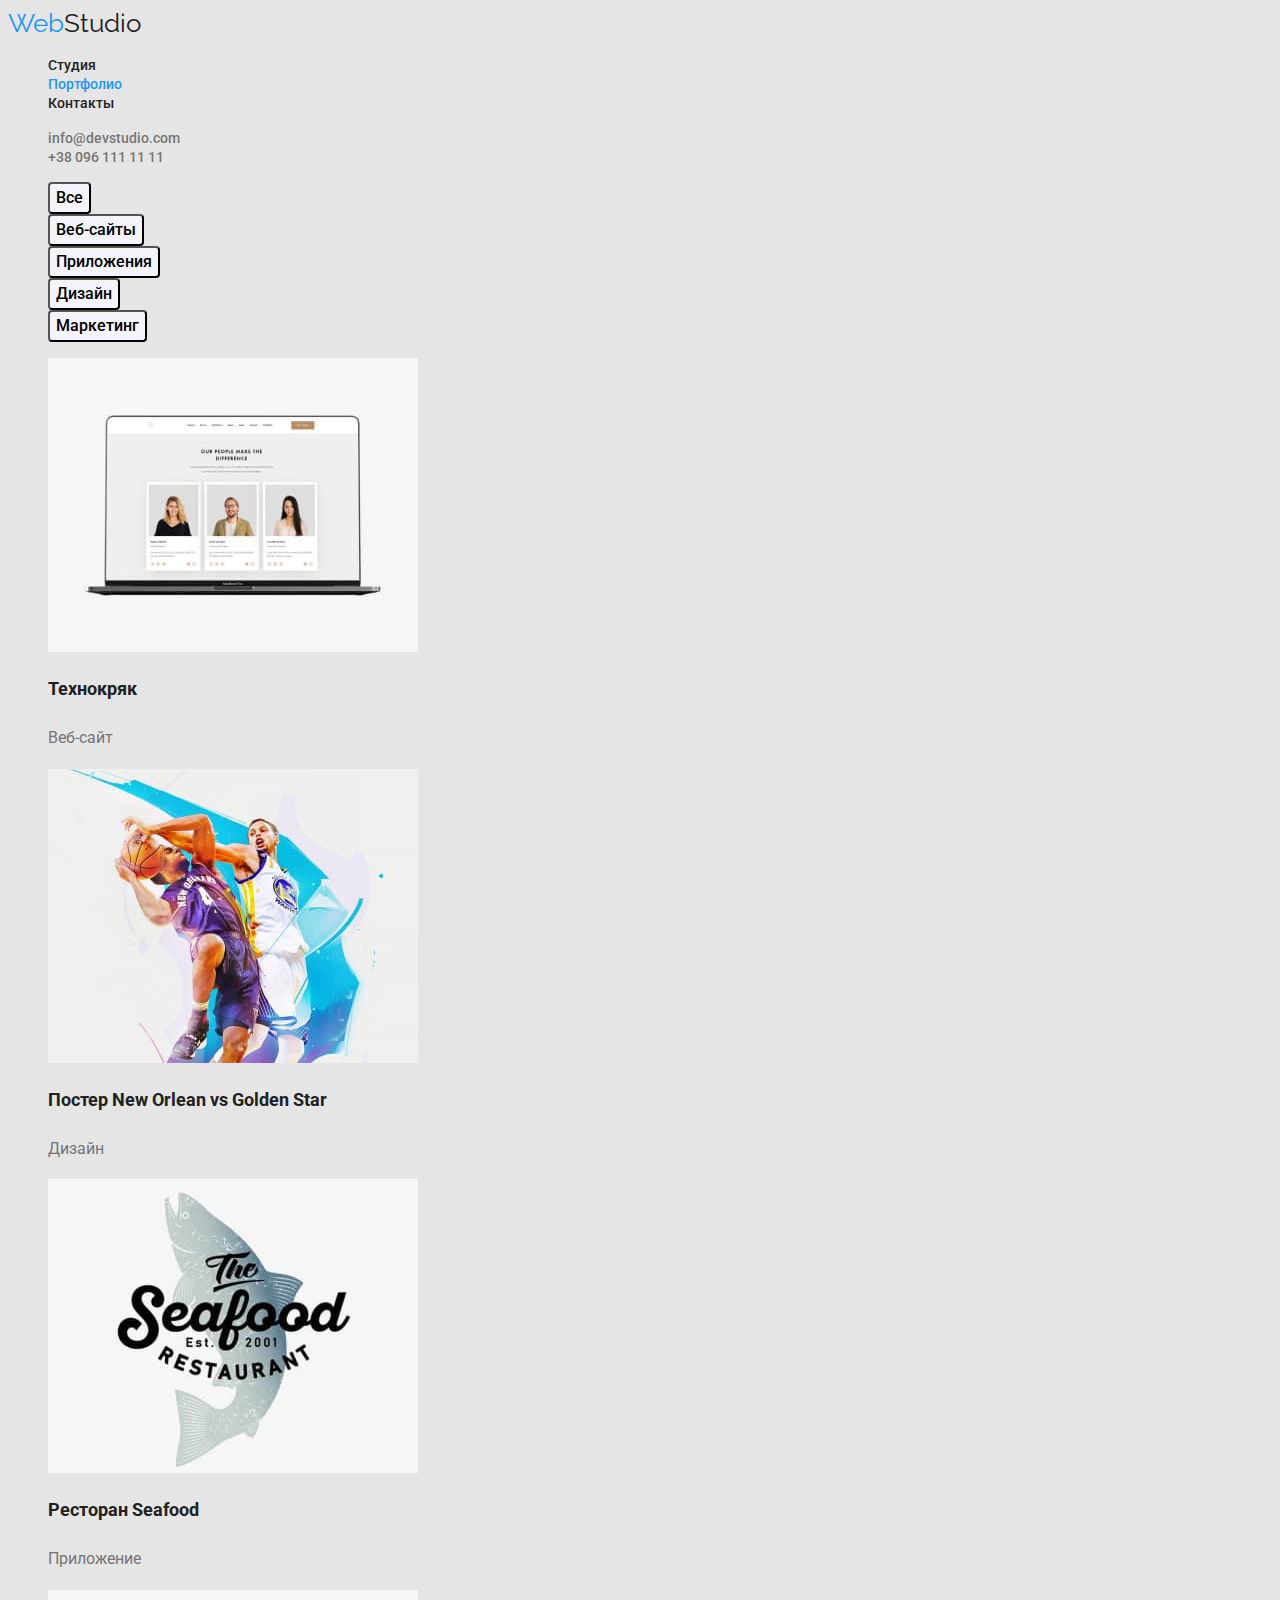
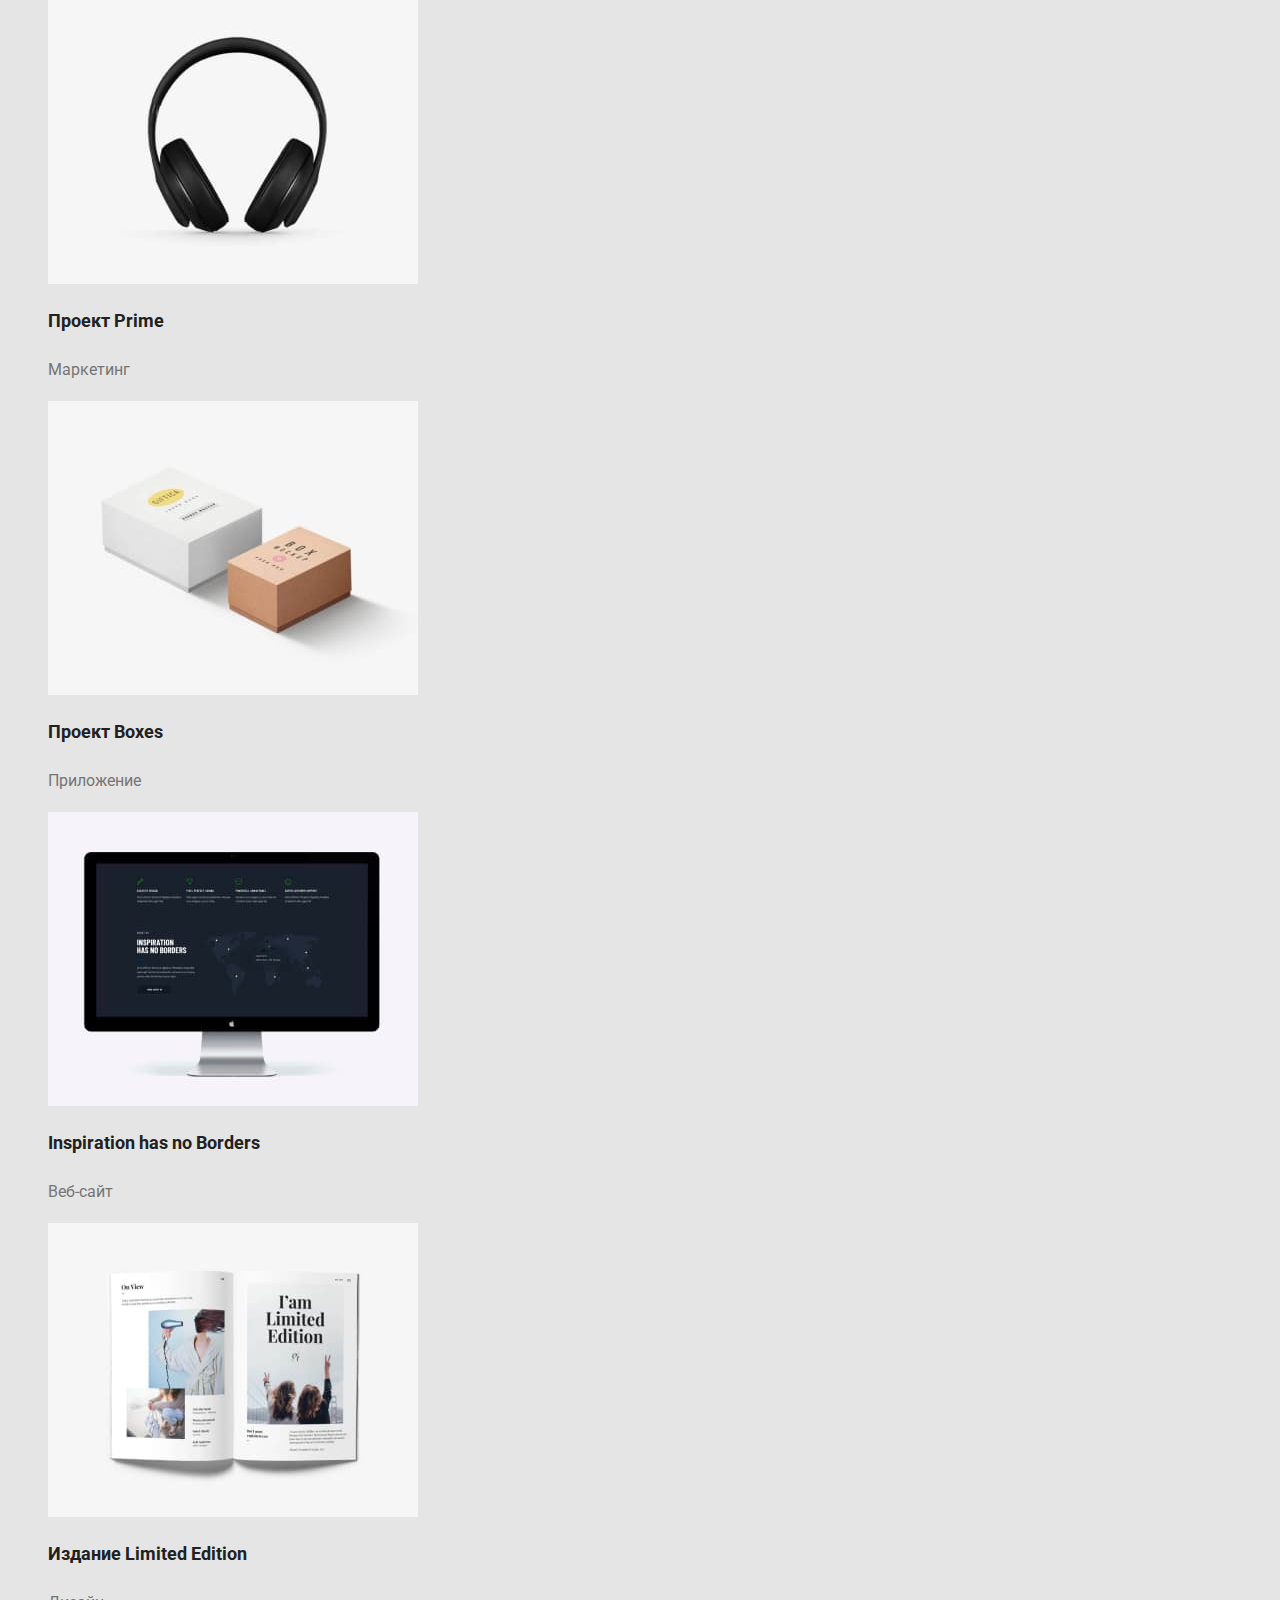
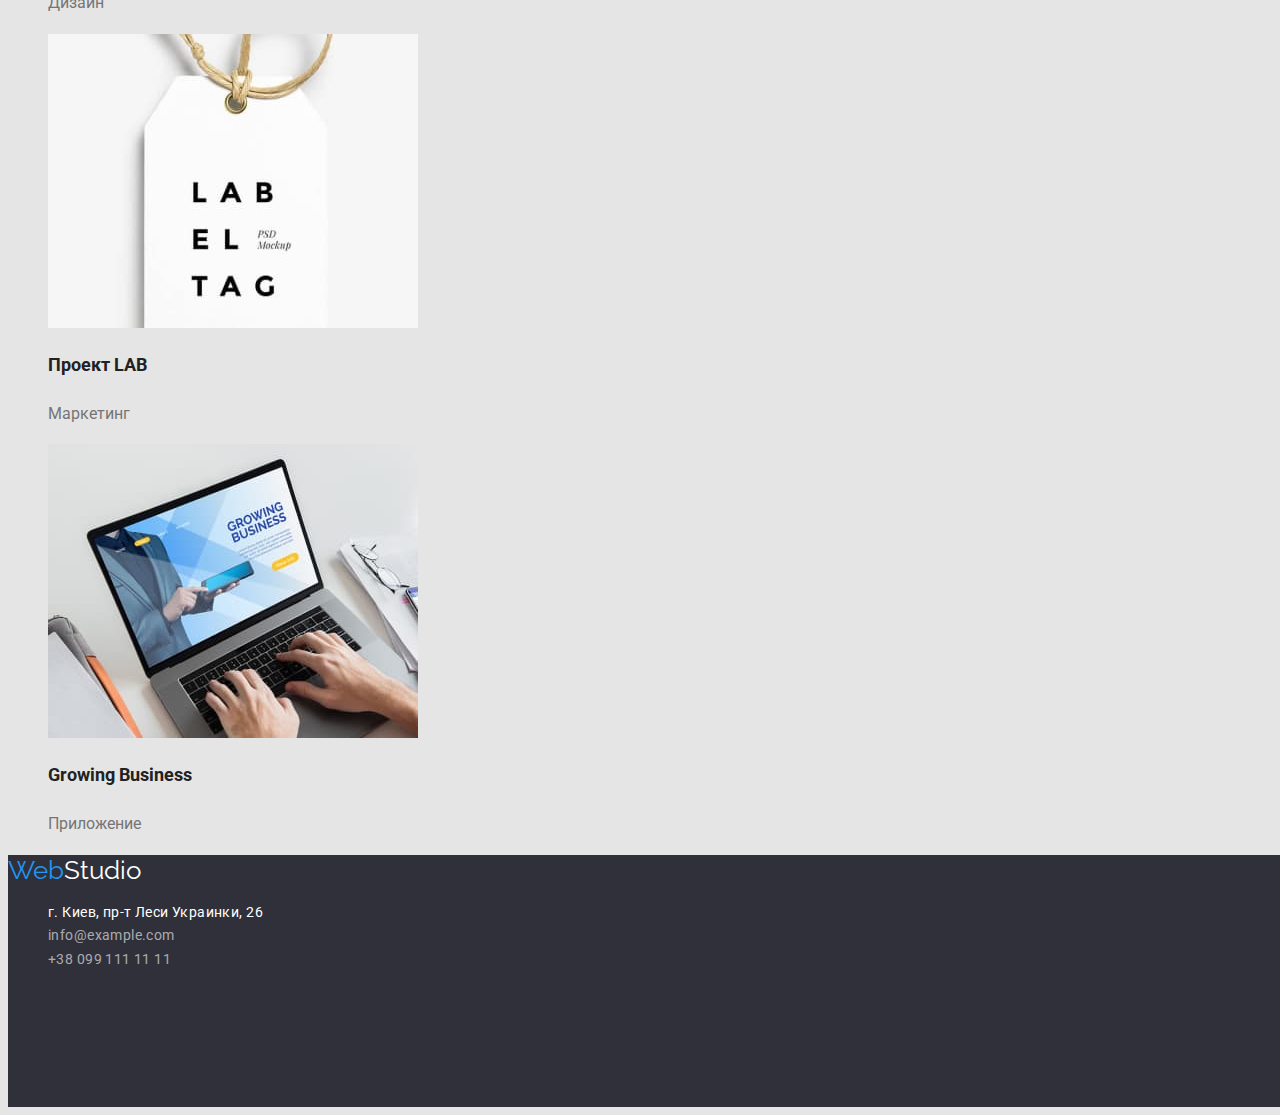
==== portfolio.html @ 9b5f6bbf "Добавляет файлы и папки макета прошлых дз" ====
<!DOCTYPE html>
<html lang="ru">

<head>
    <meta charset="UTF-8">
    <meta http-equiv="X-UA-Compatible" content="IE=edge">
    <meta name="viewport" content="width=device-width, initial-scale=1.0">
    <title>Portfolio</title>
    <link
        href="https://fonts.googleapis.com/css2?family=Raleway:wght@700&family=Roboto:wght@400;500;700;900&display=swap"
        rel="stylesheet">
    <link rel="stylesheet" href="./css/styles.css" />
</head>

<body>
    <!-- Шапка сайта -->
    <header class="header">
        <a class="logo" lang="en" href=""><span class="blue-logo">Web</span>Studio</a>
        <nav class="site-nav list">
            <ul>
                <li><a class="link" href="./index.html">Студия</a></li>
                <li><a class="link current" href="./portfolio.html">Портфолио</a></li>
                <li><a class="link" href="">Контакты</a></li> 
            </ul>
        </nav>
        <ul class="contact-list">
            <li><a class="link" href="mailto:info@devstudio.com">info@devstudio.com</a></li>
            <li><a class="link" href="tel:+380961111111">+38 096 111 11 11</a></li>
        </ul>
    </header>
    <!-- Главный блок -->
    <main>
        <!-- Секция портфолио -->
        <section class="section-portfolio">
            <h1 class="title">Портфолио</h1>
            <ul class="button-list">
                <li><button class="btn" type="button">Все</button></li>
                <li><button class="btn" type="button">Веб-сайты</button></li>
                <li><button class="btn" type="button">Приложения</button></li>
                <li><button class="btn" type="button">Дизайн</button></li>
                <li><button class="btn" type="button">Маркетинг</button></li>
            </ul>
            <ul class="project-list">
                <li>
                    <a href="">
                        <img src="./image/portfolio/optimiz/project_1.jpg" width="370" height="294" alt="Веб-сайт">
                        <h2 class="project-title">Технокряк</h2>
                        <p class="project-type">Веб-сайт</p>
                    </a>
                </li>
                <li>
                    <a href="">
                        <img src="./image/portfolio/optimiz/project_2.jpg" width="370" height="294" alt="Дизайн">
                        <h2 class="project-title">Постер New Orlean vs Golden Star</h2>
                        <p class="project-type">Дизайн</p>
                    </a>
                </li>
                <li>
                    <a href="">
                        <img src="./image/portfolio/optimiz/project_3.jpg" width="370" height="294" alt="Приложение">
                        <h2 class="project-title">Ресторан Seafood</h2>
                        <p class="project-type">Приложение</p>
                    </a>
                </li>
                <li>
                    <a href="">
                        <img src="./image/portfolio/optimiz/project_4.jpg" width="370" height="294" alt="Маркетинг">
                        <h2 class="project-title">Проект Prime</h2>
                        <p class="project-type">Маркетинг</p>
                    </a>
                </li>
                <li>
                    <a href="">
                        <img src="./image/portfolio/optimiz/project_5.jpg" width="370" height="294" alt="Приложение">
                        <h2 class="project-title">Проект Boxes</h2>
                        <p class="project-type">Приложение</p>
                    </a>
                </li>
                <li>
                    <a href="">
                        <img src="./image/portfolio/optimiz/project_6.jpg" width="370" height="294" alt="Веб-сайт">
                        <h2 class="project-title">Inspiration has no Borders</h2>
                        <p class="project-type">Веб-сайт</p>
                    </a>
                </li>
                <li>
                    <a href="">
                        <img src="./image/portfolio/optimiz/project_7.jpg" width="370" height="294" alt="Дизайн">
                        <h2 class="project-title">Издание Limited Edition</h2>
                        <p class="project-type">Дизайн</p>
                    </a>
                </li>
                <li>
                    <a href="">
                        <img src="./image/portfolio/optimiz/project_8.jpg" width="370" height="294" alt="Маркетинг">
                        <h2 class="project-title">Проект LAB</h2>
                        <p class="project-type">Маркетинг</p>
                    </a>
                </li>
                <li>
                    <a href="">
                        <img src="./image/portfolio/optimiz/project_9.jpg" width="370" height="294" alt="Приложение">
                        <h2 class="project-title">Growing Business</h2>
                        <p class="project-type">Приложение</p>
                    </a>
                </li>
            </ul>
        </section>
    </main>
    <!-- Подвал сайта -->
    <footer class="footer">
        <a class="logo" lang="en" href=""><span class="blue-logo">Web</span>Studio</a>
        <address class="address-list">
            <ul>
                <li><a class="address" href="">г. Киев, пр-т Леси Украинки, 26</a></li>
                <li><a class="link" href="mailto:info@example.com">info@example.com</a></li>
                <li><a class="link" href="tel:+380991111111">+38 099 111 11 11</a></li>
            </ul>
        </address>
    </footer>
</body>
</html>
---- css/styles.css ----
/* Основной цвет текста #212121 */
/* Вторичный цвет текста #757575 */
/* Основной цвет фона #E5E5E5 */
/* Вторичный цвет фона #2F303A */
/* Акценты #2196F3 */
/* Белый #ffffff */
/* Цвет фона кнопки #F5F4FA */
:root {
  --main-text-color: #212121;
  --secondary-text-color: #757575;
  --main-bg-color: #e5e5e5;
  --secondary-bg-color: #2f303a;
  --accent-color: #2196f3;
  --btn-bg-color: #f5f4fa;
  --white: #ffffff;
}
body {
  color: var(--main-text-color);
  background-color: var(--main-bg-color);
  font-family: Roboto, sans-serif;
}
ul {
  list-style: none;
}
ul li a {
  color: inherit;
  text-decoration: none;
  font-style: normal;
}
/* Шапка сайта */
/* .header {
  width: 1600px;
  height: 80px;
  left: 0px;
  top: 0px;
  background: var(--white);
} */
.logo {
  color: var(--main-text-color);
  text-decoration: none;
  font-family: Raleway, sans-serif;
  font-size: 26px;
  line-height: 1.2;
}
.logo:hover,
.logo:focus {
  color: var(--accent-color);
}
.blue-logo {
  color: var(--accent-color);
}
.site-nav .link {
  color: var(--main-text-color);
  text-decoration: none;
  font-style: normal;
  font-weight: 500;
  font-size: 14px;
  line-height: 1.14;
}
.site-nav .link:hover,
.site-nav .link:focus {
  color: var(--accent-color);
  text-decoration: none;
}
.site-nav .link.current {
  color: var(--accent-color);
}
.contact-list .link {
  color: var(--secondary-text-color);
  text-decoration: none;
  font-family: Roboto;
  font-style: normal;
  font-weight: 500;
  font-size: 14px;
  line-height: 1.14;
}
.contact-list .link:hover,
.contact-list .link:focus {
  color: var(--accent-color);
  text-decoration: none;
}
/* Главный блок */
.hero {
  background-color: var(--secondary-bg-color);
  width: 1600px;
  height: 600px;
}
.hero-title {
  color: var(--white);
  font-weight: 900;
  font-size: 44px;
  line-height: 1.36;
  text-align: center;
  letter-spacing: 0.06em;
  text-transform: uppercase;
}
.hero-button {
  position: absolute;
  width: 200px;
  height: 50px;
  left: 700px;
  top: 430px;
  font-family: Roboto;
  font-style: normal;
  font-weight: 700;
  font-size: 16px;
  line-height: 1.87;
  letter-spacing: 0.06em;
  color: var(--white);
  background: var(--accent-color);
  box-shadow: 0px 4px 4px rgba(0, 0, 0, 0.15);
  border-radius: 4px;
  cursor: pointer;
}
/* Особенности */
.section {
  color: var(--main-text-color);
}
.peculiarities-title {
  display: none;
}
.peculiarities-list .title {
  color: var(--main-text-color);
  font-weight: 700;
  font-size: 14px;
  line-height: 1.14;
  text-transform: uppercase;
}
.peculiarities-list .paragraphly {
  color: var(--secondary-text-color);
  font-size: 14px;
  line-height: 1.7;
}
.section-title {
  font-weight: 700;
  font-size: 36px;
  line-height: 1.17;
  text-align: center;
}
.section-team .member {
  font-weight: 500;
  font-size: 16px;
  line-height: 1.18;
}
.section-team .profesion {
  color: var(--secondary-text-color);
  font-size: 16px;
  line-height: 1.18;
}
.section-portfolio .title {
  display: none;
}
.btn {
  background-color: var(--btn-bg-color);
  font-family: Roboto, sans-serif;
  font-size: 16px;
  font-weight: 500;
  line-height: 1.62;
  border-radius: 4px;
  cursor: pointer;
}
.btn:hover,
.btn:focus {
  color: var(--white);
  background-color: var(--accent-color);
  box-shadow: 0px 3px 1px rgba(0, 0, 0, 0.1), 0px 1px 2px rgba(0, 0, 0, 0.08),
    0px 2px 2px rgba(0, 0, 0, 0.12);
}
.project-list .project-title {
  font-weight: 700;
  font-size: 18px;
  line-height: 2;
}
.project-list .project-type {
  font-size: 16px;
  line-height: 1.87;
  color: var(--secondary-text-color);
}
/* Подвал сайта */
.footer {
  color: var(--white);
  background-color: var(--secondary-bg-color);
  width: 1600px;
  height: 252px;
}
.footer .logo {
  color: var(--white);
}
.logo:hover,
.logo:focus {
  color: var(--accent-color);
}
.address-list {
  font-size: 14px;
  line-height: 1.71;
  letter-spacing: 0.03em;
}
.address-list .link {
  color: rgba(255, 255, 255, 0.6);
  text-decoration: none;
}
.address-list .link:hover,
.address-list .link:focus {
  color: var(--accent-color);
  text-decoration: underline;
}
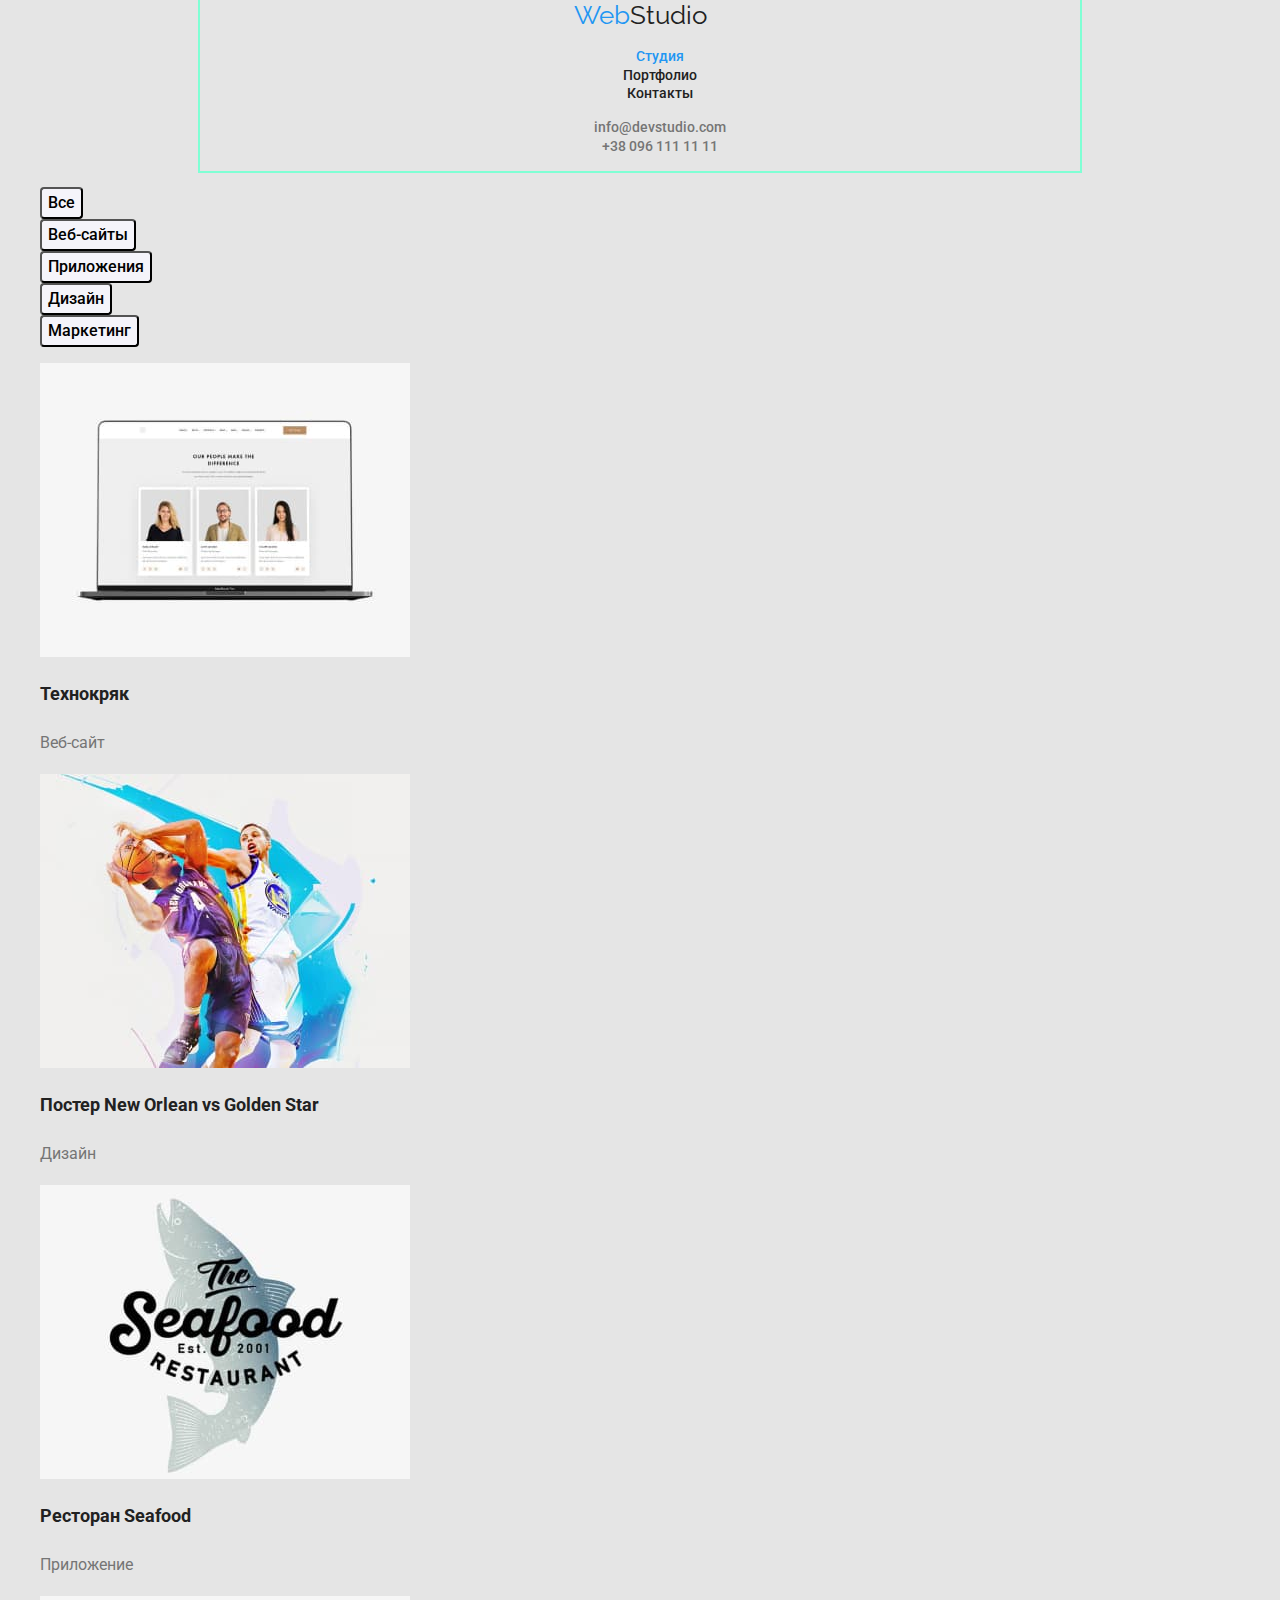
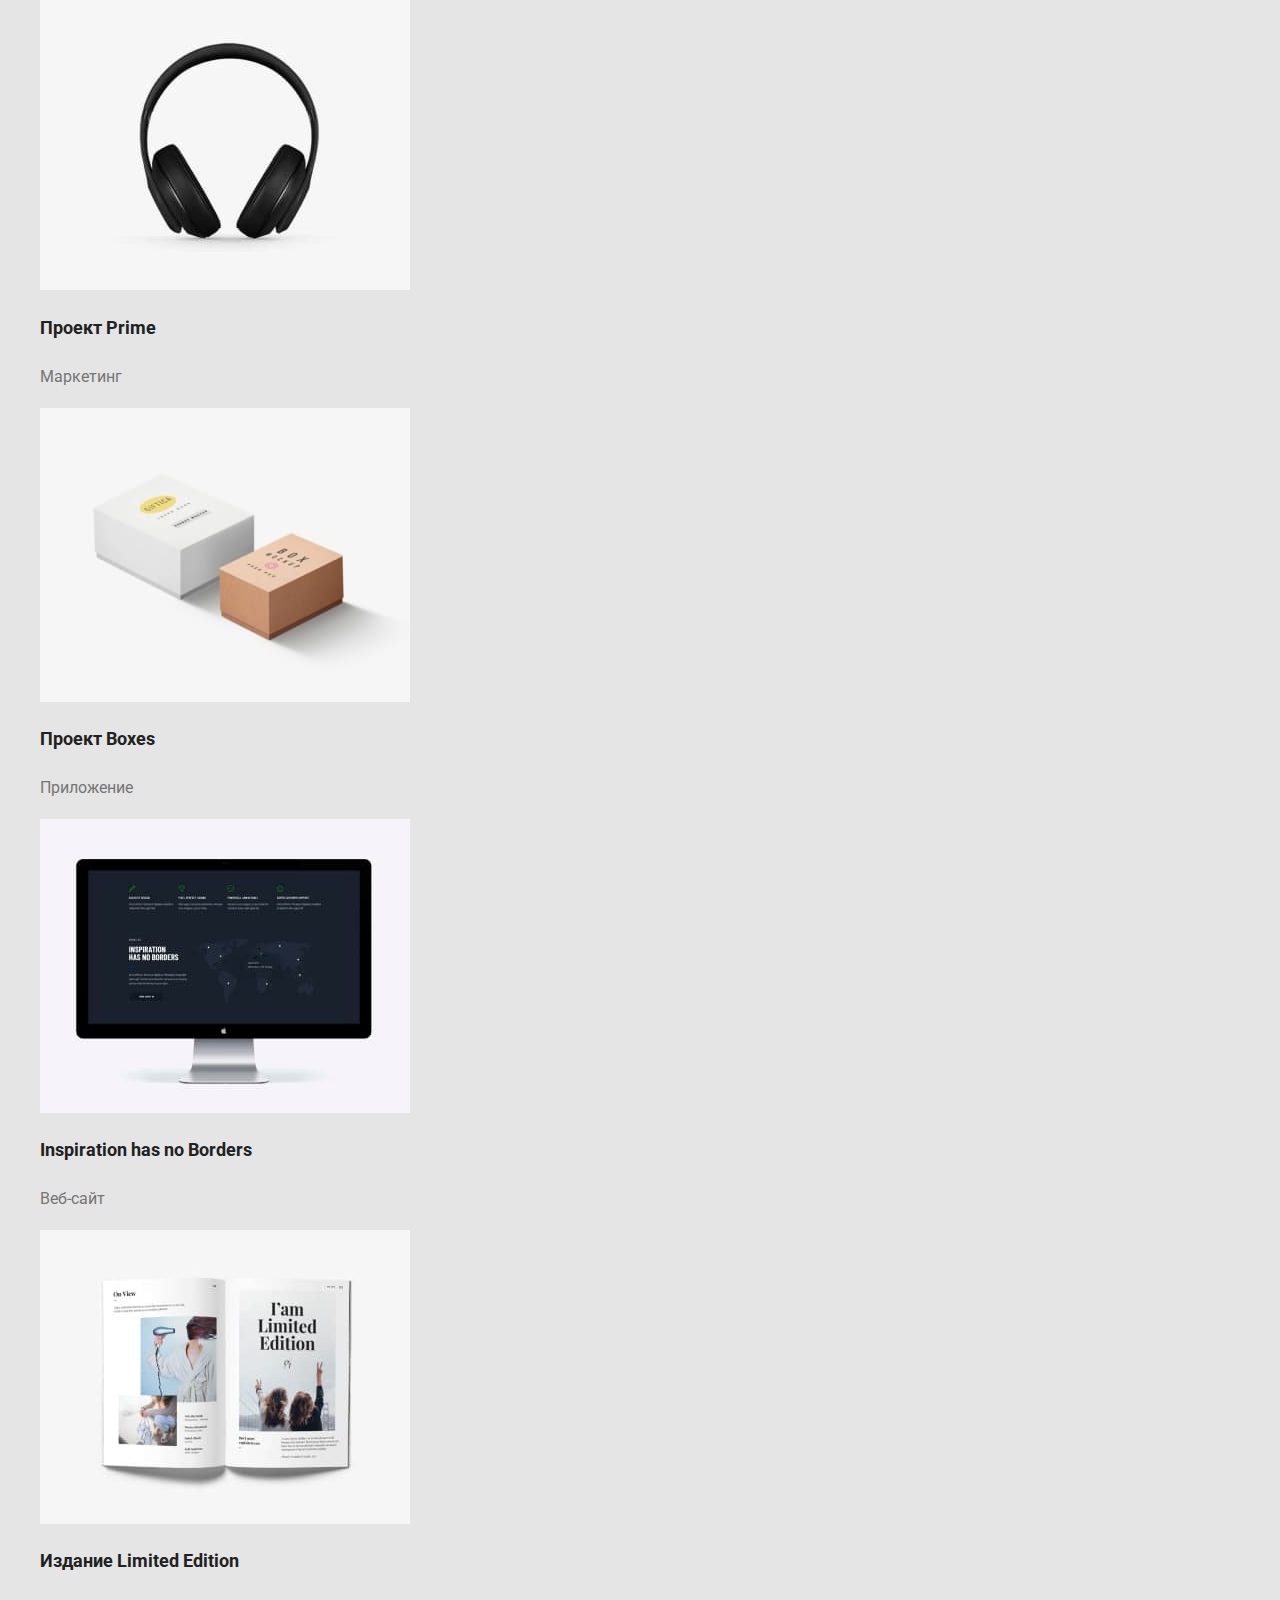
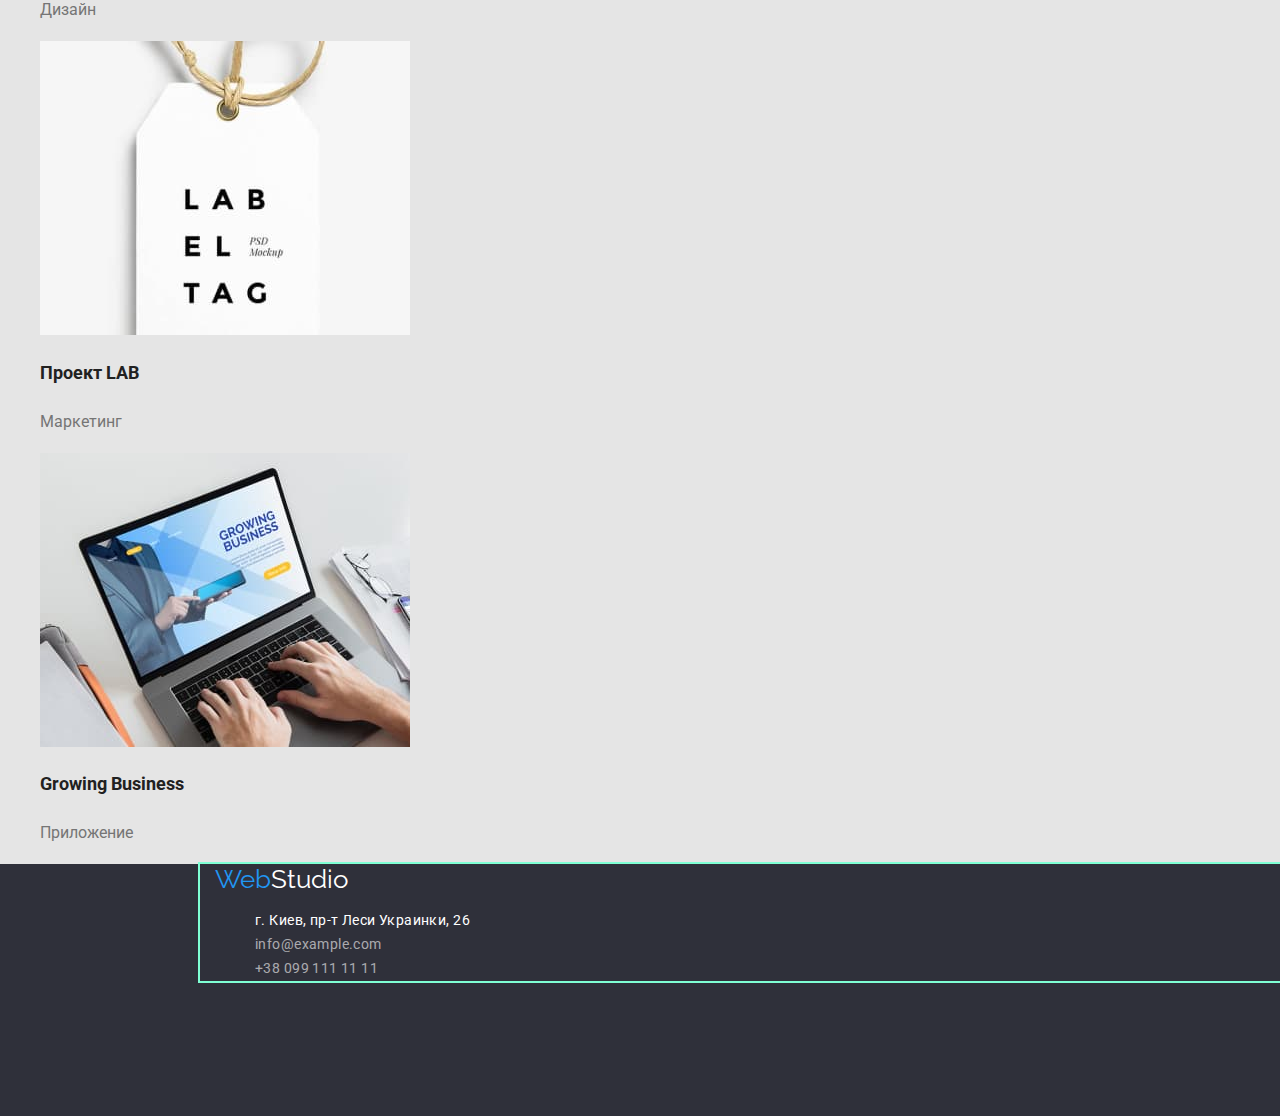
==== commit 65bde451: "summary" ====
--- a/portfolio.html
+++ b/portfolio.html
@@ -6,32 +6,36 @@
     <meta http-equiv="X-UA-Compatible" content="IE=edge">
     <meta name="viewport" content="width=device-width, initial-scale=1.0">
     <title>Portfolio</title>
-    <link
-        href="https://fonts.googleapis.com/css2?family=Raleway:wght@700&family=Roboto:wght@400;500;700;900&display=swap"
-        rel="stylesheet">
+    <link rel="stylesheet" href="https://fonts.googleapis.com/css2?family=Raleway:wght@700&family=Roboto:wght@400;500;700;900&display=swap">
+    <link rel="stylesheet" href="https://cdnjs.cloudflare.com/ajax/libs/modern-normalize/1.1.0/modern-normalize.min.css">    
     <link rel="stylesheet" href="./css/styles.css" />
 </head>
 
 <body>
     <!-- Шапка сайта -->
     <header class="header">
-        <a class="logo" lang="en" href=""><span class="blue-logo">Web</span>Studio</a>
-        <nav class="site-nav list">
-            <ul>
-                <li><a class="link" href="./index.html">Студия</a></li>
-                <li><a class="link current" href="./portfolio.html">Портфолио</a></li>
-                <li><a class="link" href="">Контакты</a></li> 
+        <div class="container">
+            <a class="logo" lang="en" href=""><span
+                    class="blue-logo">Web</span>Studio</a>
+            <nav class="site-nav list">
+                <ul>
+                    <li><a class="link current" href="./index.html">Студия</a></li>
+                    <li><a class="link" href="./portfolio.html">Портфолио</a></li>
+                    <li><a class="link" href="">Контакты</a></li>
+                </ul>
+            </nav>
+            <ul class="contact-list">
+                <li><a class="link"
+                        href="mailto:info@devstudio.com">info@devstudio.com</a>
+                </li>
+                <li><a class="link" href="tel:+380961111111">+38 096 111 11 11</a></li>
             </ul>
-        </nav>
-        <ul class="contact-list">
-            <li><a class="link" href="mailto:info@devstudio.com">info@devstudio.com</a></li>
-            <li><a class="link" href="tel:+380961111111">+38 096 111 11 11</a></li>
-        </ul>
+        </div>
     </header>
     <!-- Главный блок -->
     <main>
         <!-- Секция портфолио -->
-        <section class="section-portfolio">
+        <section class="section portfolio">
             <h1 class="title">Портфолио</h1>
             <ul class="button-list">
                 <li><button class="btn" type="button">Все</button></li>
@@ -109,14 +113,21 @@
     </main>
     <!-- Подвал сайта -->
     <footer class="footer">
-        <a class="logo" lang="en" href=""><span class="blue-logo">Web</span>Studio</a>
-        <address class="address-list">
-            <ul>
-                <li><a class="address" href="">г. Киев, пр-т Леси Украинки, 26</a></li>
-                <li><a class="link" href="mailto:info@example.com">info@example.com</a></li>
-                <li><a class="link" href="tel:+380991111111">+38 099 111 11 11</a></li>
-            </ul>
-        </address>
+        <div class="container">
+            <a class="logo" lang="en" href=""><span
+                    class="blue-logo">Web</span>Studio</a>
+            <address class="address-list">
+                <ul>
+                    <li><a class="address" href="">г. Киев, пр-т Леси Украинки,
+                            26</a></li>
+                    <li><a class="link"
+                            href="mailto:info@example.com">info@example.com</a>
+                    </li>
+                    <li><a class="link" href="tel:+380991111111">+38 099 111 11
+                            11</a></li>
+                </ul>
+            </address>
+        </div>
     </footer>
 </body>
 </html> --- a/css/styles.css
+++ b/css/styles.css
@@ -27,6 +27,14 @@
   text-decoration: none;
   font-style: normal;
 }
+.container {
+  margin-left: 200px;
+  margin-right: 200px;
+  padding-left: 15px;
+  padding-right: 15px;
+  width: 1200px;
+  outline: 2px solid aquamarine;
+}
 /* Шапка сайта */
 /* .header {
   width: 1600px;
@@ -49,6 +57,10 @@
 .blue-logo {
   color: var(--accent-color);
 }
+.header {
+  display: flex;
+  text-align: center;
+}
 .site-nav .link {
   color: var(--main-text-color);
   text-decoration: none;
@@ -91,15 +103,19 @@
   font-size: 44px;
   line-height: 1.36;
   text-align: center;
+  max-width: 696px;
   letter-spacing: 0.06em;
   text-transform: uppercase;
 }
 .hero-button {
   position: absolute;
-  width: 200px;
-  height: 50px;
   left: 700px;
   top: 430px;
+  padding-top: 10px;
+  padding-right: 32px;
+  padding-bottom: 10px;
+  padding-left: 32px;
+  text-align: center;
   font-family: Roboto;
   font-style: normal;
   font-weight: 700;
@@ -147,7 +163,7 @@
   font-size: 16px;
   line-height: 1.18;
 }
-.section-portfolio .title {
+.portfolio .title {
   display: none;
 }
 .btn {
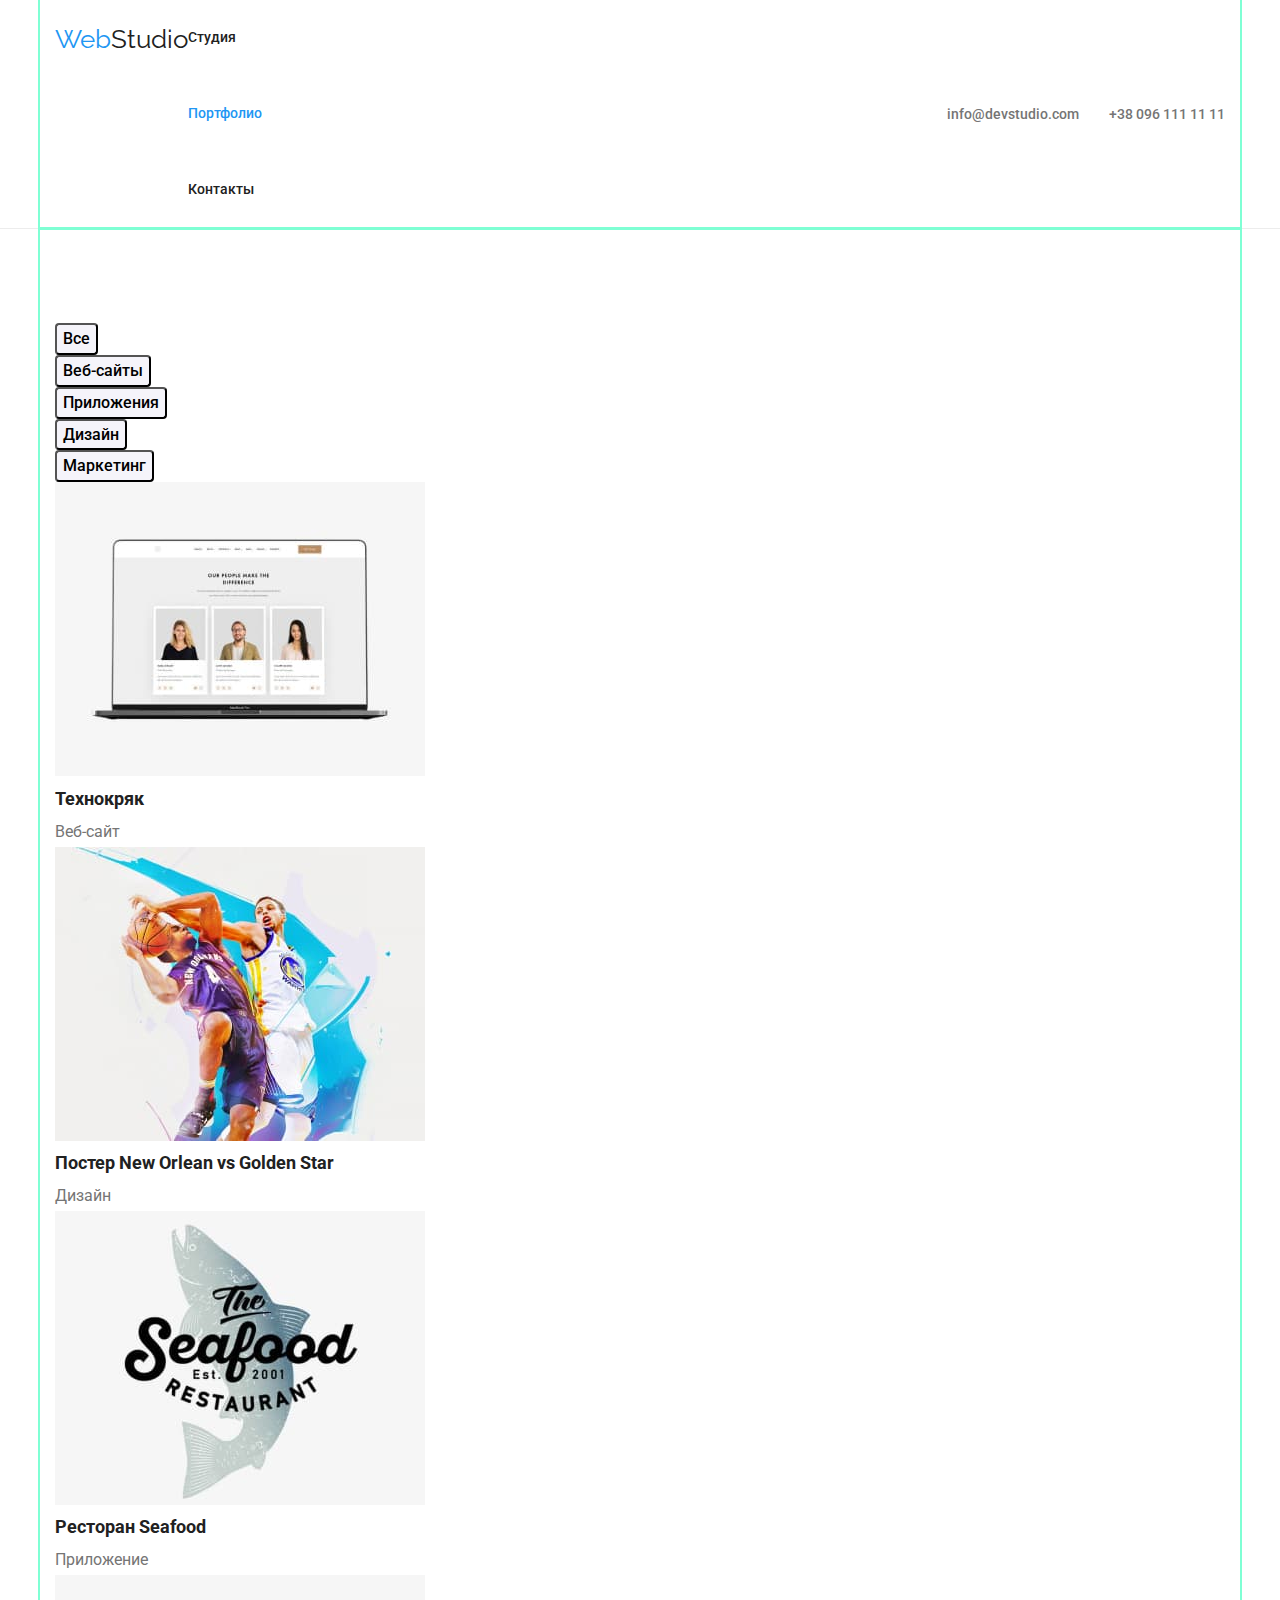
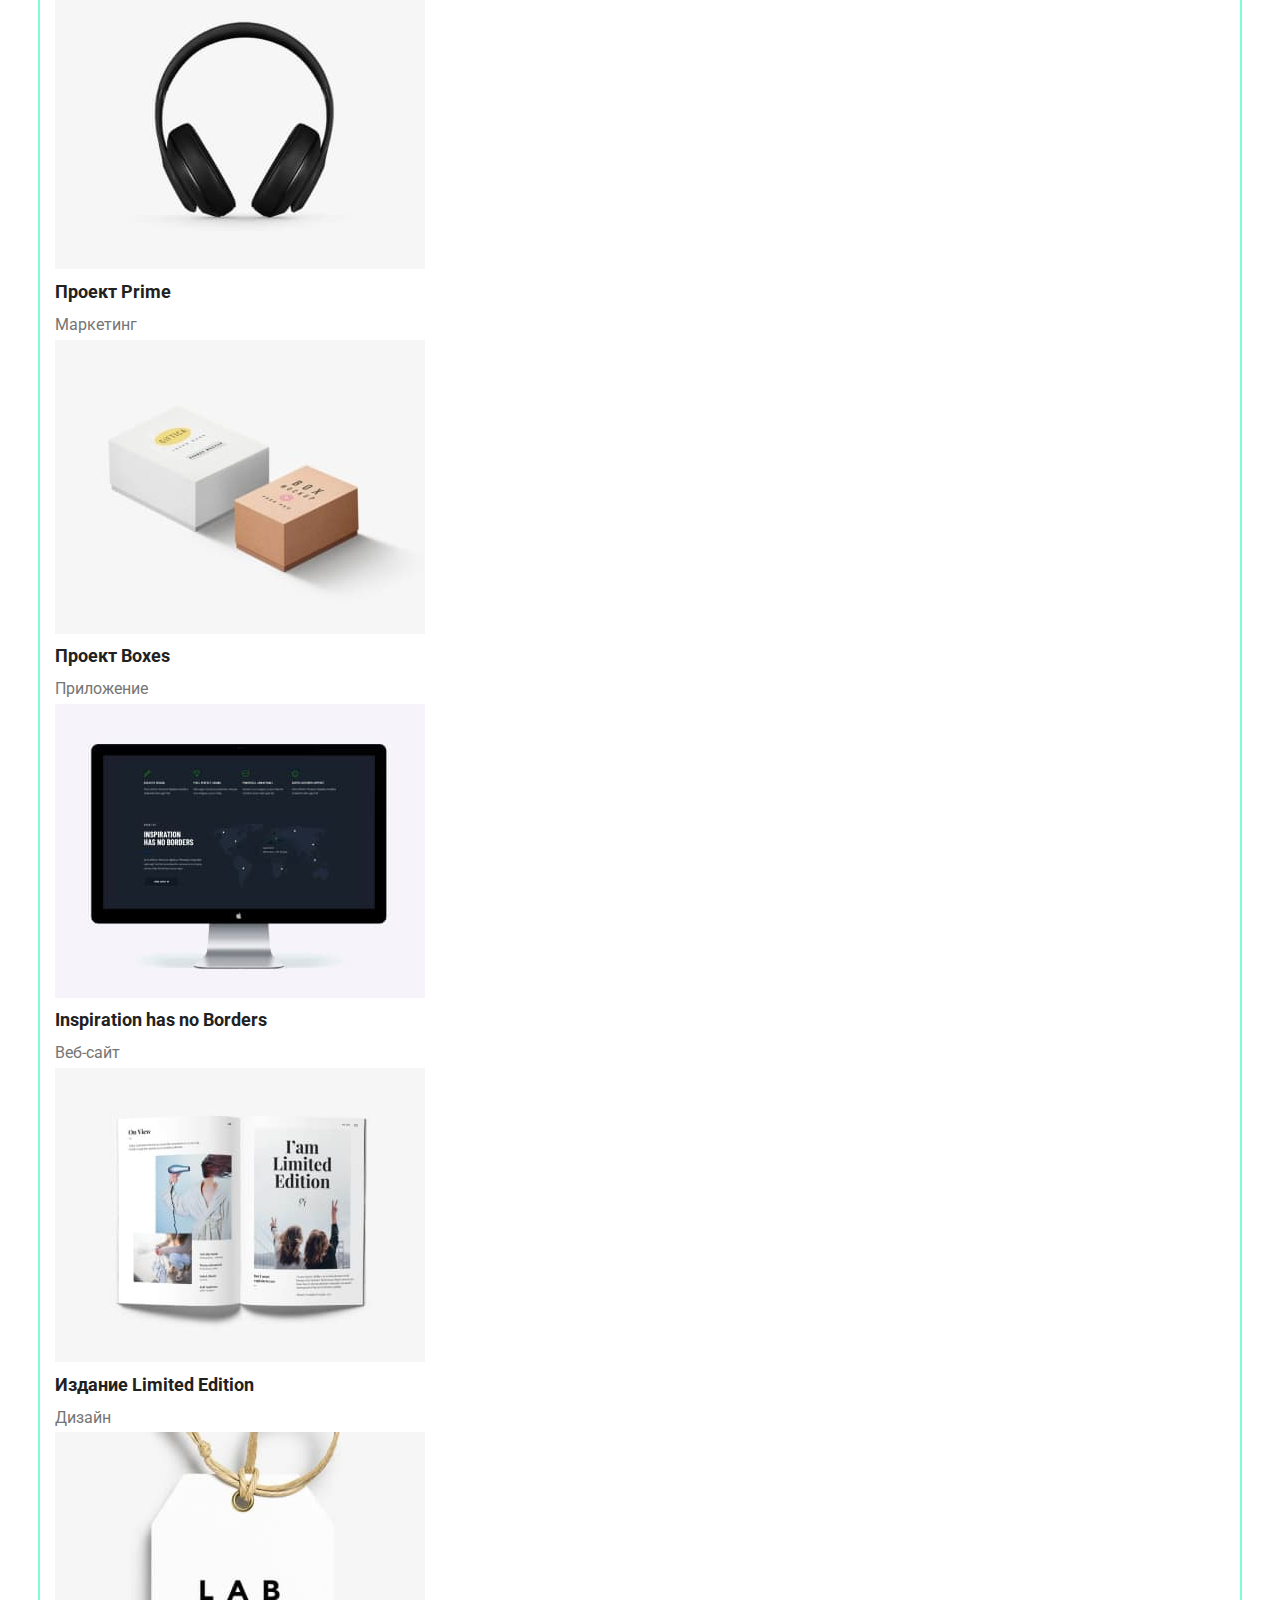
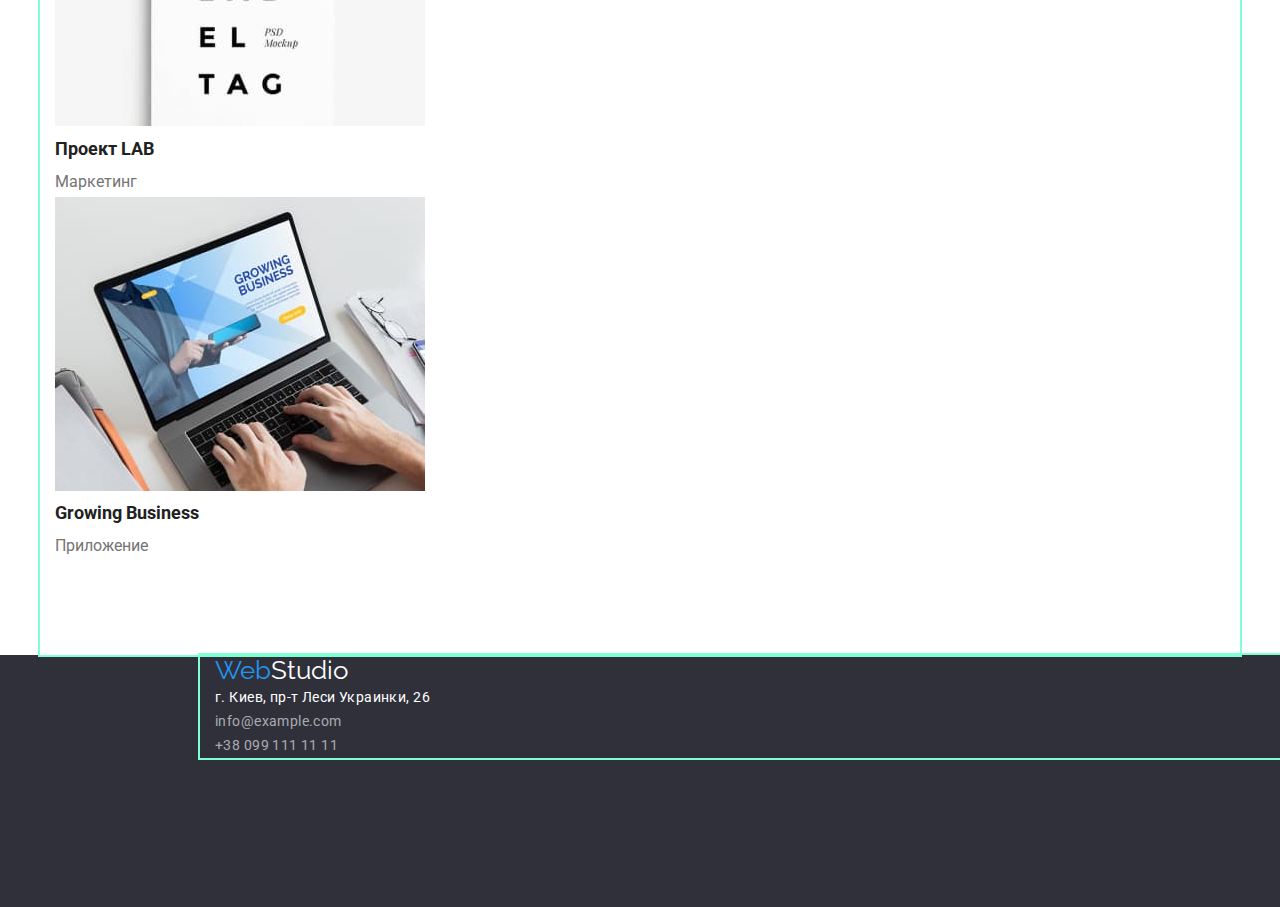
==== commit a09bb239: "summary" ====
--- a/portfolio.html
+++ b/portfolio.html
@@ -10,7 +10,6 @@
     <link rel="stylesheet" href="https://cdnjs.cloudflare.com/ajax/libs/modern-normalize/1.1.0/modern-normalize.min.css">    
     <link rel="stylesheet" href="./css/styles.css" />
 </head>
-
 <body>
     <!-- Шапка сайта -->
     <header class="header">
@@ -19,97 +18,108 @@
                     class="blue-logo">Web</span>Studio</a>
             <nav class="site-nav list">
                 <ul>
-                    <li><a class="link current" href="./index.html">Студия</a></li>
-                    <li><a class="link" href="./portfolio.html">Портфолио</a></li>
-                    <li><a class="link" href="">Контакты</a></li>
+                    <li class="item"><a class="link" href="./index.html">Студия</a></li>
+                    <li class="item"><a class="link current" href="./portfolio.html">Портфолио</a></li>
+                    <li class="item"><a class="link" href="">Контакты</a></li>
                 </ul>
             </nav>
             <ul class="contact-list">
-                <li><a class="link"
+                <li class="item"><a class="link"
                         href="mailto:info@devstudio.com">info@devstudio.com</a>
                 </li>
-                <li><a class="link" href="tel:+380961111111">+38 096 111 11 11</a></li>
+                <li class="item"><a class="link" href="tel:+380961111111">+38 096 111 11 11</a></li>
             </ul>
         </div>
     </header>
     <!-- Главный блок -->
     <main>
         <!-- Секция портфолио -->
-        <section class="section portfolio">
-            <h1 class="title">Портфолио</h1>
-            <ul class="button-list">
-                <li><button class="btn" type="button">Все</button></li>
-                <li><button class="btn" type="button">Веб-сайты</button></li>
-                <li><button class="btn" type="button">Приложения</button></li>
-                <li><button class="btn" type="button">Дизайн</button></li>
-                <li><button class="btn" type="button">Маркетинг</button></li>
-            </ul>
-            <ul class="project-list">
-                <li>
-                    <a href="">
-                        <img src="./image/portfolio/optimiz/project_1.jpg" width="370" height="294" alt="Веб-сайт">
-                        <h2 class="project-title">Технокряк</h2>
-                        <p class="project-type">Веб-сайт</p>
-                    </a>
-                </li>
-                <li>
-                    <a href="">
-                        <img src="./image/portfolio/optimiz/project_2.jpg" width="370" height="294" alt="Дизайн">
-                        <h2 class="project-title">Постер New Orlean vs Golden Star</h2>
-                        <p class="project-type">Дизайн</p>
-                    </a>
-                </li>
-                <li>
-                    <a href="">
-                        <img src="./image/portfolio/optimiz/project_3.jpg" width="370" height="294" alt="Приложение">
-                        <h2 class="project-title">Ресторан Seafood</h2>
-                        <p class="project-type">Приложение</p>
-                    </a>
-                </li>
-                <li>
-                    <a href="">
-                        <img src="./image/portfolio/optimiz/project_4.jpg" width="370" height="294" alt="Маркетинг">
-                        <h2 class="project-title">Проект Prime</h2>
-                        <p class="project-type">Маркетинг</p>
-                    </a>
-                </li>
-                <li>
-                    <a href="">
-                        <img src="./image/portfolio/optimiz/project_5.jpg" width="370" height="294" alt="Приложение">
-                        <h2 class="project-title">Проект Boxes</h2>
-                        <p class="project-type">Приложение</p>
-                    </a>
-                </li>
-                <li>
-                    <a href="">
-                        <img src="./image/portfolio/optimiz/project_6.jpg" width="370" height="294" alt="Веб-сайт">
-                        <h2 class="project-title">Inspiration has no Borders</h2>
-                        <p class="project-type">Веб-сайт</p>
-                    </a>
-                </li>
-                <li>
-                    <a href="">
-                        <img src="./image/portfolio/optimiz/project_7.jpg" width="370" height="294" alt="Дизайн">
-                        <h2 class="project-title">Издание Limited Edition</h2>
-                        <p class="project-type">Дизайн</p>
-                    </a>
-                </li>
-                <li>
-                    <a href="">
-                        <img src="./image/portfolio/optimiz/project_8.jpg" width="370" height="294" alt="Маркетинг">
-                        <h2 class="project-title">Проект LAB</h2>
-                        <p class="project-type">Маркетинг</p>
-                    </a>
-                </li>
-                <li>
-                    <a href="">
-                        <img src="./image/portfolio/optimiz/project_9.jpg" width="370" height="294" alt="Приложение">
-                        <h2 class="project-title">Growing Business</h2>
-                        <p class="project-type">Приложение</p>
-                    </a>
-                </li>
-            </ul>
-        </section>
+        <div class="container">
+            <section class="section portfolio">
+                <h1 class="title">Портфолио</h1>
+                <ul class="button-list">
+                    <li><button class="btn" type="button">Все</button></li>
+                    <li><button class="btn" type="button">Веб-сайты</button></li>
+                    <li><button class="btn" type="button">Приложения</button></li>
+                    <li><button class="btn" type="button">Дизайн</button></li>
+                    <li><button class="btn" type="button">Маркетинг</button></li>
+                </ul>
+                <ul class="project-list">
+                    <li>
+                        <a href="">
+                            <img src="./image/portfolio/optimiz/project_1.jpg" width="370"
+                                height="294" alt="Веб-сайт">
+                            <h2 class="project-title">Технокряк</h2>
+                            <p class="project-type">Веб-сайт</p>
+                        </a>
+                    </li>
+                    <li>
+                        <a href="">
+                            <img src="./image/portfolio/optimiz/project_2.jpg" width="370"
+                                height="294" alt="Дизайн">
+                            <h2 class="project-title">Постер New Orlean vs Golden Star</h2>
+                            <p class="project-type">Дизайн</p>
+                        </a>
+                    </li>
+                    <li>
+                        <a href="">
+                            <img src="./image/portfolio/optimiz/project_3.jpg" width="370"
+                                height="294" alt="Приложение">
+                            <h2 class="project-title">Ресторан Seafood</h2>
+                            <p class="project-type">Приложение</p>
+                        </a>
+                    </li>
+                    <li>
+                        <a href="">
+                            <img src="./image/portfolio/optimiz/project_4.jpg" width="370"
+                                height="294" alt="Маркетинг">
+                            <h2 class="project-title">Проект Prime</h2>
+                            <p class="project-type">Маркетинг</p>
+                        </a>
+                    </li>
+                    <li>
+                        <a href="">
+                            <img src="./image/portfolio/optimiz/project_5.jpg" width="370"
+                                height="294" alt="Приложение">
+                            <h2 class="project-title">Проект Boxes</h2>
+                            <p class="project-type">Приложение</p>
+                        </a>
+                    </li>
+                    <li>
+                        <a href="">
+                            <img src="./image/portfolio/optimiz/project_6.jpg" width="370"
+                                height="294" alt="Веб-сайт">
+                            <h2 class="project-title">Inspiration has no Borders</h2>
+                            <p class="project-type">Веб-сайт</p>
+                        </a>
+                    </li>
+                    <li>
+                        <a href="">
+                            <img src="./image/portfolio/optimiz/project_7.jpg" width="370"
+                                height="294" alt="Дизайн">
+                            <h2 class="project-title">Издание Limited Edition</h2>
+                            <p class="project-type">Дизайн</p>
+                        </a>
+                    </li>
+                    <li>
+                        <a href="">
+                            <img src="./image/portfolio/optimiz/project_8.jpg" width="370"
+                                height="294" alt="Маркетинг">
+                            <h2 class="project-title">Проект LAB</h2>
+                            <p class="project-type">Маркетинг</p>
+                        </a>
+                    </li>
+                    <li>
+                        <a href="">
+                            <img src="./image/portfolio/optimiz/project_9.jpg" width="370"
+                                height="294" alt="Приложение">
+                            <h2 class="project-title">Growing Business</h2>
+                            <p class="project-type">Приложение</p>
+                        </a>
+                    </li>
+                </ul>
+            </section>
+        </div>
     </main>
     <!-- Подвал сайта -->
     <footer class="footer">
--- a/css/styles.css
+++ b/css/styles.css
@@ -14,9 +14,20 @@
   --btn-bg-color: #f5f4fa;
   --white: #ffffff;
 }
+ul,
+h1,
+h2,
+h3,
+h4,
+h5,
+h6,
+p {
+  padding: 0;
+  margin: 0;
+}
 body {
   color: var(--main-text-color);
-  background-color: var(--main-bg-color);
+  background-color: var(--white);
   font-family: Roboto, sans-serif;
 }
 ul {
@@ -27,13 +38,32 @@
   text-decoration: none;
   font-style: normal;
 }
-.container {
-  margin-left: 200px;
-  margin-right: 200px;
-  padding-left: 15px;
-  padding-right: 15px;
-  width: 1200px;
-  outline: 2px solid aquamarine;
+.link,
+.street,
+.logo,
+address {
+  text-decoration: none;
+  color: inherit;
+  font-family: inherit;
+  font-style: inherit;
+  margin: 0;
+  padding: 0;
+}
+
+.header {
+  border-bottom: 1px solid #ececec;
+}
+.header > .container {
+  display: flex;
+  justify-content: center;
+}
+.visually-hidden {
+  width: 1px;
+  height: 1px;
+  margin: -1px;
+  border: 0;
+  white-space: nowrap;
+  clip-path: inset(100%);
 }
 /* Шапка сайта */
 /* .header {
@@ -45,6 +75,8 @@
 } */
 .logo {
   color: var(--main-text-color);
+  padding-top: 24px;
+  padding-bottom: 24px;
   text-decoration: none;
   font-family: Raleway, sans-serif;
   font-size: 26px;
@@ -57,12 +89,27 @@
 .blue-logo {
   color: var(--accent-color);
 }
-.header {
-  display: flex;
-  text-align: center;
+.site-nav {
+  display: flex;
+}
+.header .list {
+  display: flex;
+  align-items: center;
+}
+.site-nav .list {
+  margin-left: 90px;
+}
+.header .item {
+  margin-right: 50px;
+}
+.header .item:last-child {
+  margin-right: 0;
 }
 .site-nav .link {
-  color: var(--main-text-color);
+  display: block;
+  color: var(--main-text-color);
+  padding-top: 30px;
+  padding-bottom: 30px;
   text-decoration: none;
   font-style: normal;
   font-weight: 500;
@@ -76,6 +123,14 @@
 }
 .site-nav .link.current {
   color: var(--accent-color);
+}
+.contact-list {
+  display: flex;
+  align-items: center;
+  margin-left: auto;
+}
+.contact-list .item {
+  margin-right: 30px;
 }
 .contact-list .link {
   color: var(--secondary-text-color);
@@ -91,14 +146,20 @@
   color: var(--accent-color);
   text-decoration: none;
 }
+
 /* Главный блок */
-.hero {
+.section.hero {
   background-color: var(--secondary-bg-color);
-  width: 1600px;
-  height: 600px;
+  padding-top: 200px;
+  padding-bottom: 200px;
+  margin-left: auto;
+  margin-right: auto;
+  max-width: 1600px;
+  min-height: 600px;
 }
 .hero-title {
   color: var(--white);
+  margin: auto;
   font-weight: 900;
   font-size: 44px;
   line-height: 1.36;
@@ -108,9 +169,11 @@
   text-transform: uppercase;
 }
 .hero-button {
-  position: absolute;
-  left: 700px;
-  top: 430px;
+  display: block;
+  margin-top: 30px;
+  margin-right: auto;
+  margin-bottom: 0;
+  margin-left: auto;
   padding-top: 10px;
   padding-right: 32px;
   padding-bottom: 10px;
@@ -127,14 +190,37 @@
   box-shadow: 0px 4px 4px rgba(0, 0, 0, 0.15);
   border-radius: 4px;
   cursor: pointer;
+  border: transparent;
 }
 /* Особенности */
 .section {
   color: var(--main-text-color);
-}
-.peculiarities-title {
-  display: none;
-}
+  padding-top: 94px;
+  padding-bottom: 94px;
+}
+.section .peculiarities-list {
+  display: flex;
+}
+.section .item {
+  margin-right: 30px;
+}
+.section .item:last-child {
+  margin-right: 0;
+}
+.section .title {
+  margin-bottom: 10px;
+}
+.section.todo {
+  padding-top: 0;
+}
+
+.peculiarities-list {
+  margin-bottom: 50px;
+}
+.list {
+  display: flex;
+}
+
 .peculiarities-list .title {
   color: var(--main-text-color);
   font-weight: 700;
@@ -148,6 +234,7 @@
   line-height: 1.7;
 }
 .section-title {
+  margin-bottom: 50px;
   font-weight: 700;
   font-size: 36px;
   line-height: 1.17;
@@ -220,3 +307,10 @@
   color: var(--accent-color);
   text-decoration: underline;
 }
+.container {
+  padding-left: 15px;
+  padding-right: 15px;
+  margin: auto;
+  width: 1200px;
+  outline: 2px solid aquamarine;
+}
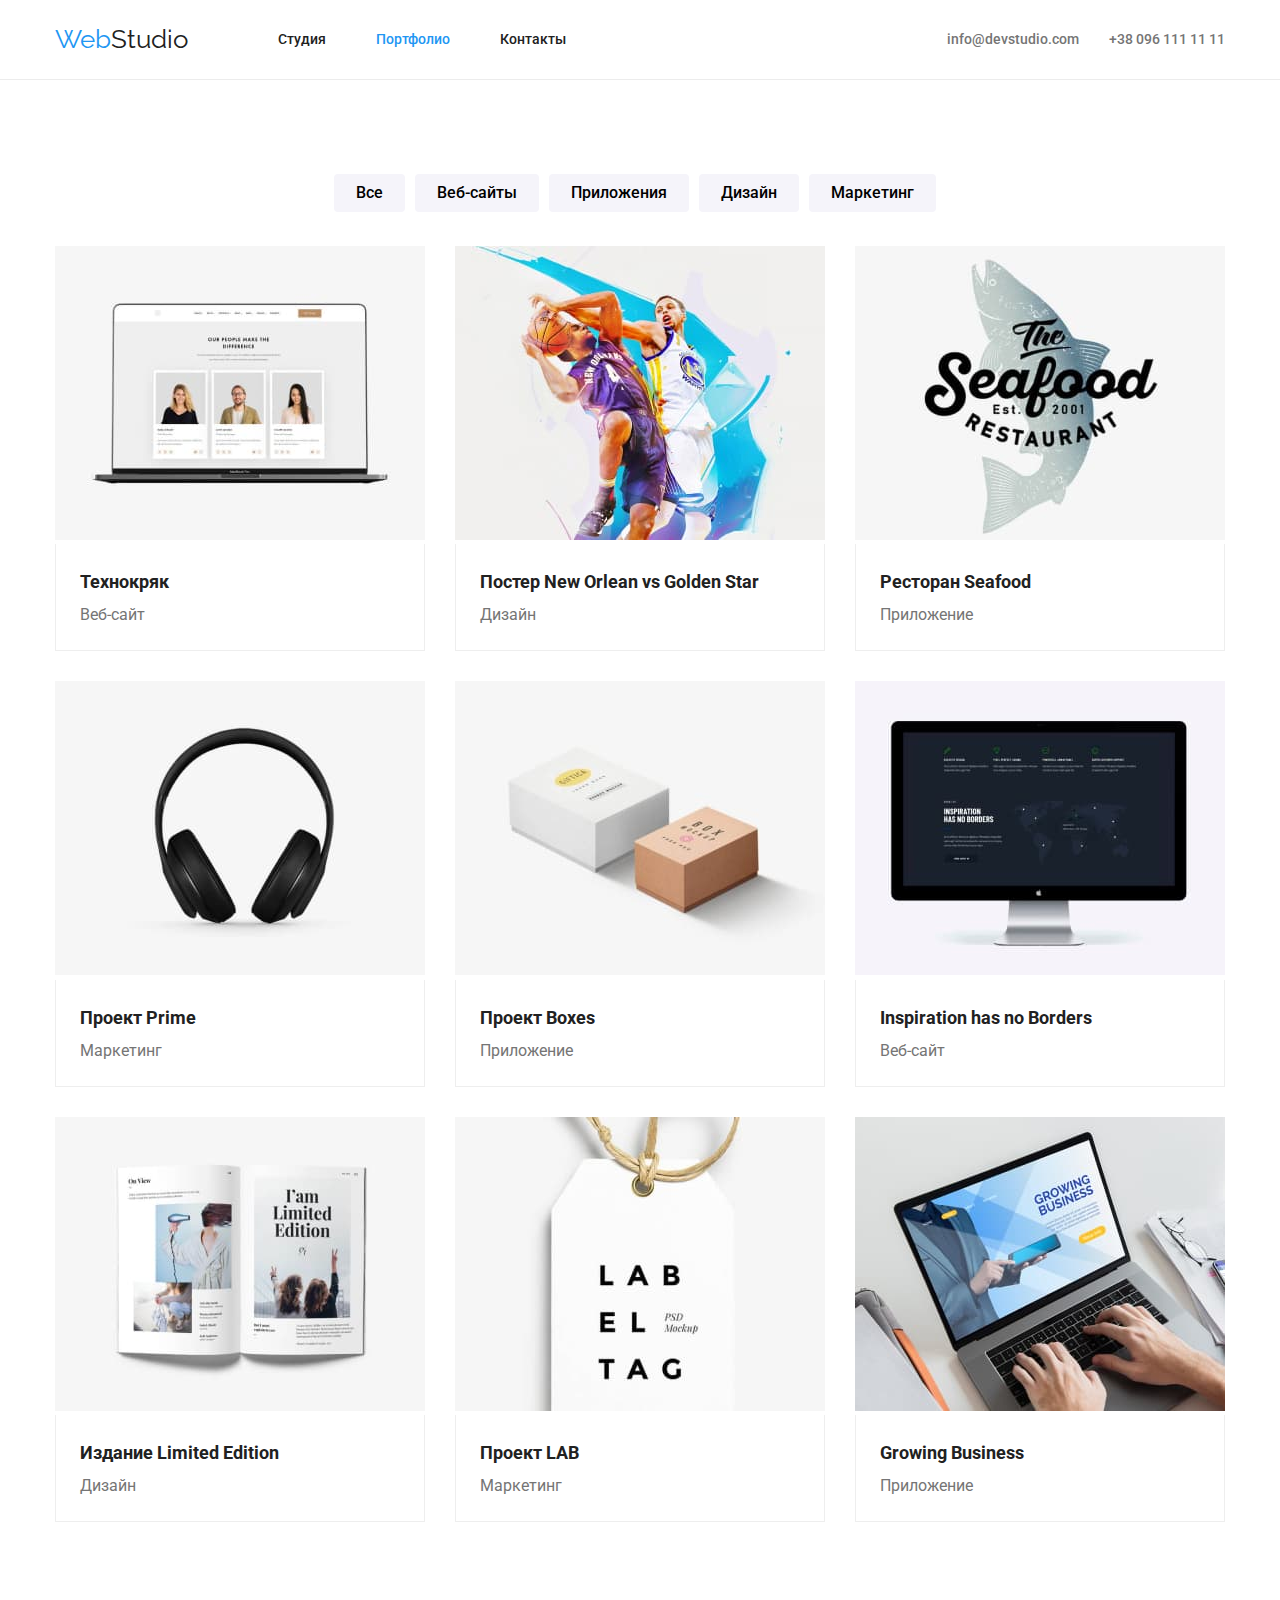
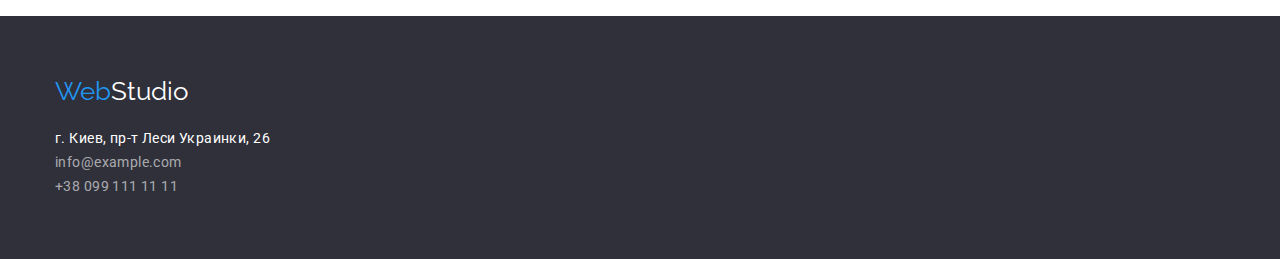
==== commit f139eabc: "Add position" ====
--- a/portfolio.html
+++ b/portfolio.html
@@ -14,12 +14,14 @@
     <!-- Шапка сайта -->
     <header class="header">
         <div class="container">
-            <a class="logo" lang="en" href=""><span
-                    class="blue-logo">Web</span>Studio</a>
-            <nav class="site-nav list">
-                <ul>
-                    <li class="item"><a class="link" href="./index.html">Студия</a></li>
-                    <li class="item"><a class="link current" href="./portfolio.html">Портфолио</a></li>
+            <nav class="site-nav">
+                <a class="logo" lang="en" href=""><span
+                        class="blue-logo">Web</span>Studio</a>
+                <ul class="list">
+                    <li class="item"><a class="link"
+                            href="./index.html">Студия</a></li>
+                    <li class="item"><a class="link current"
+                            href="./portfolio.html">Портфолио</a></li>
                     <li class="item"><a class="link" href="">Контакты</a></li>
                 </ul>
             </nav>
@@ -27,7 +29,8 @@
                 <li class="item"><a class="link"
                         href="mailto:info@devstudio.com">info@devstudio.com</a>
                 </li>
-                <li class="item"><a class="link" href="tel:+380961111111">+38 096 111 11 11</a></li>
+                <li class="item"><a class="link" href="tel:+380961111111">+38 096
+                        111 11 11</a></li>
             </ul>
         </div>
     </header>
@@ -45,76 +48,85 @@
                     <li><button class="btn" type="button">Маркетинг</button></li>
                 </ul>
                 <ul class="project-list">
-                    <li>
-                        <a href="">
-                            <img src="./image/portfolio/optimiz/project_1.jpg" width="370"
-                                height="294" alt="Веб-сайт">
+                    <li class="item">
+                        <a class="link" href="">
+                            <img src="./image/portfolio/optimiz/project_1.jpg" width="370" alt="Веб-сайт">
+                        <div class="title-type">
                             <h2 class="project-title">Технокряк</h2>
                             <p class="project-type">Веб-сайт</p>
+                        </div>
                         </a>
                     </li>
-                    <li>
-                        <a href="">
-                            <img src="./image/portfolio/optimiz/project_2.jpg" width="370"
-                                height="294" alt="Дизайн">
+                    <li class="item">
+                        <a class="link" href="">
+                            <img src="./image/portfolio/optimiz/project_2.jpg" width="370" alt="Дизайн">
+                        <div class="title-type">
                             <h2 class="project-title">Постер New Orlean vs Golden Star</h2>
                             <p class="project-type">Дизайн</p>
+                        </div>
                         </a>
                     </li>
-                    <li>
-                        <a href="">
-                            <img src="./image/portfolio/optimiz/project_3.jpg" width="370"
-                                height="294" alt="Приложение">
+                    <li class="item">
+                        <a class="link" href="">
+                            <img src="./image/portfolio/optimiz/project_3.jpg" width="370" alt="Приложение">
+                        <div class="title-type">
                             <h2 class="project-title">Ресторан Seafood</h2>
                             <p class="project-type">Приложение</p>
+                        </div>
                         </a>
                     </li>
-                    <li>
-                        <a href="">
-                            <img src="./image/portfolio/optimiz/project_4.jpg" width="370"
-                                height="294" alt="Маркетинг">
+                    <li class="item">
+                        <a class="link" href="">
+                            <img src="./image/portfolio/optimiz/project_4.jpg" width="370" alt="Маркетинг">
+                        <div class="title-type">
                             <h2 class="project-title">Проект Prime</h2>
                             <p class="project-type">Маркетинг</p>
+                        </div>
                         </a>
                     </li>
-                    <li>
-                        <a href="">
-                            <img src="./image/portfolio/optimiz/project_5.jpg" width="370"
-                                height="294" alt="Приложение">
+                    <li class="item">
+                        <a class="link" href="">
+                            <img src="./image/portfolio/optimiz/project_5.jpg" width="370" alt="Приложение">
+                        <div class="title-type">
                             <h2 class="project-title">Проект Boxes</h2>
                             <p class="project-type">Приложение</p>
+                        </div>
                         </a>
                     </li>
-                    <li>
-                        <a href="">
-                            <img src="./image/portfolio/optimiz/project_6.jpg" width="370"
-                                height="294" alt="Веб-сайт">
+                    <li class="item">
+                        <a class="link" href="">
+                            <img src="./image/portfolio/optimiz/project_6.jpg" width="370" alt="Веб-сайт">
+                        <div class="title-type">
                             <h2 class="project-title">Inspiration has no Borders</h2>
                             <p class="project-type">Веб-сайт</p>
+                        </div>
                         </a>
                     </li>
-                    <li>
-                        <a href="">
-                            <img src="./image/portfolio/optimiz/project_7.jpg" width="370"
-                                height="294" alt="Дизайн">
+                    <li class="item">
+                        <a class="link" href="">
+                            <img src="./image/portfolio/optimiz/project_7.jpg" width="370" alt="Дизайн">
+                        <div class="title-type">
                             <h2 class="project-title">Издание Limited Edition</h2>
                             <p class="project-type">Дизайн</p>
+                        </div>
                         </a>
                     </li>
-                    <li>
-                        <a href="">
-                            <img src="./image/portfolio/optimiz/project_8.jpg" width="370"
-                                height="294" alt="Маркетинг">
+                    <li class="item">
+                        <a class="link" href="">
+                            <img src="./image/portfolio/optimiz/project_8.jpg" width="370" alt="Маркетинг">
+                        <div class="title-type">
                             <h2 class="project-title">Проект LAB</h2>
                             <p class="project-type">Маркетинг</p>
+                        </div>
                         </a>
                     </li>
-                    <li>
-                        <a href="">
-                            <img src="./image/portfolio/optimiz/project_9.jpg" width="370"
-                                height="294" alt="Приложение">
+                    <li class="item">
+                        <a class="link" href="">
+                            <img src="./image/portfolio/optimiz/project_9.jpg" width="370" alt="Приложение">
+                        <div class="title-type">
                             <h2 class="project-title">Growing Business</h2>
                             <p class="project-type">Приложение</p>
+                        </div>
                         </a>
                     </li>
                 </ul>
@@ -128,8 +140,10 @@
                     class="blue-logo">Web</span>Studio</a>
             <address class="address-list">
                 <ul>
-                    <li><a class="address" href="">г. Киев, пр-т Леси Украинки,
-                            26</a></li>
+                    <li><a class="address"
+                            href="https://goo.gl/maps/Ta9KP2Tuc9y4ZhMA9"
+                            target="_blank" rel="noopener noreferrer">г. Киев, пр-т
+                            Леси Украинки, 26</a></li>
                     <li><a class="link"
                             href="mailto:info@example.com">info@example.com</a>
                     </li>
--- a/css/styles.css
+++ b/css/styles.css
@@ -65,14 +65,6 @@
   white-space: nowrap;
   clip-path: inset(100%);
 }
-/* Шапка сайта */
-/* .header {
-  width: 1600px;
-  height: 80px;
-  left: 0px;
-  top: 0px;
-  background: var(--white);
-} */
 .logo {
   color: var(--main-text-color);
   padding-top: 24px;
@@ -198,8 +190,9 @@
   padding-top: 94px;
   padding-bottom: 94px;
 }
-.section .peculiarities-list {
-  display: flex;
+.peculiarities-list {
+  display: flex;
+  margin-bottom: 50px;
 }
 .section .item {
   margin-right: 30px;
@@ -214,9 +207,6 @@
   padding-top: 0;
 }
 
-.peculiarities-list {
-  margin-bottom: 50px;
-}
 .list {
   display: flex;
 }
@@ -240,25 +230,56 @@
   line-height: 1.17;
   text-align: center;
 }
+.section.team {
+  background-color: var(--btn-bg-color);
+}
+.section-team {
+  display: flex;
+}
+.section-team .item {
+  background-color: var(--white);
+  box-shadow: 0px 1px 3px rgba(0, 0, 0, 0.12), 0px 1px 1px rgba(0, 0, 0, 0.14),
+    0px 2px 1px rgba(0, 0, 0, 0.2);
+  border-radius: 0px 0px 4px 4px;
+}
+.section-team .box {
+  margin-top: 30px;
+  margin-bottom: 30px;
+  background-color: var(--white);
+}
 .section-team .member {
+  margin-top: 10px;
+  text-align: center;
   font-weight: 500;
   font-size: 16px;
   line-height: 1.18;
 }
 .section-team .profesion {
+  margin-top: 10px;
+  text-align: center;
   color: var(--secondary-text-color);
   font-size: 16px;
   line-height: 1.18;
+}
+.button-list {
+  display: flex;
+  justify-content: center;
+  margin-bottom: 34px;
+}
+.button-list .btn {
+  margin-right: 10px;
 }
 .portfolio .title {
   display: none;
 }
 .btn {
+  padding: 6px 22px;
   background-color: var(--btn-bg-color);
   font-family: Roboto, sans-serif;
   font-size: 16px;
   font-weight: 500;
   line-height: 1.62;
+  border: transparent;
   border-radius: 4px;
   cursor: pointer;
 }
@@ -268,6 +289,21 @@
   background-color: var(--accent-color);
   box-shadow: 0px 3px 1px rgba(0, 0, 0, 0.1), 0px 1px 2px rgba(0, 0, 0, 0.08),
     0px 2px 2px rgba(0, 0, 0, 0.12);
+}
+.project-list {
+  display: flex;
+  flex-wrap: wrap;
+}
+.project-list .item:nth-last-child(3n + 1) {
+  margin-right: 0;
+}
+.project-list .item:nth-last-child(-n + 3) {
+  margin-bottom: 0;
+}
+.project-list .item {
+  margin-right: 30px;
+  margin-bottom: 30px;
+  background-color: var(--white);
 }
 .project-list .project-title {
   font-weight: 700;
@@ -279,12 +315,26 @@
   line-height: 1.87;
   color: var(--secondary-text-color);
 }
+.title-type {
+  padding-top: 20px;
+  padding-left: 24px;
+  padding-bottom: 20px;
+  padding-right: 24px;
+  border-left: 1px solid #eeeeee;
+  border-right: 1px solid #eeeeee;
+  border-bottom: 1px solid #eeeeee;
+}
 /* Подвал сайта */
 .footer {
+  padding-top: 60px;
+  padding-bottom: 60px;
   color: var(--white);
   background-color: var(--secondary-bg-color);
-  width: 1600px;
-  height: 252px;
+  /* width: 1600px;
+  height: 252px; */
+}
+.footer .address-list {
+  margin-top: 20px;
 }
 .footer .logo {
   color: var(--white);
@@ -312,5 +362,5 @@
   padding-right: 15px;
   margin: auto;
   width: 1200px;
-  outline: 2px solid aquamarine;
-}
+  /* outline: 2px solid aquamarine; */
+}
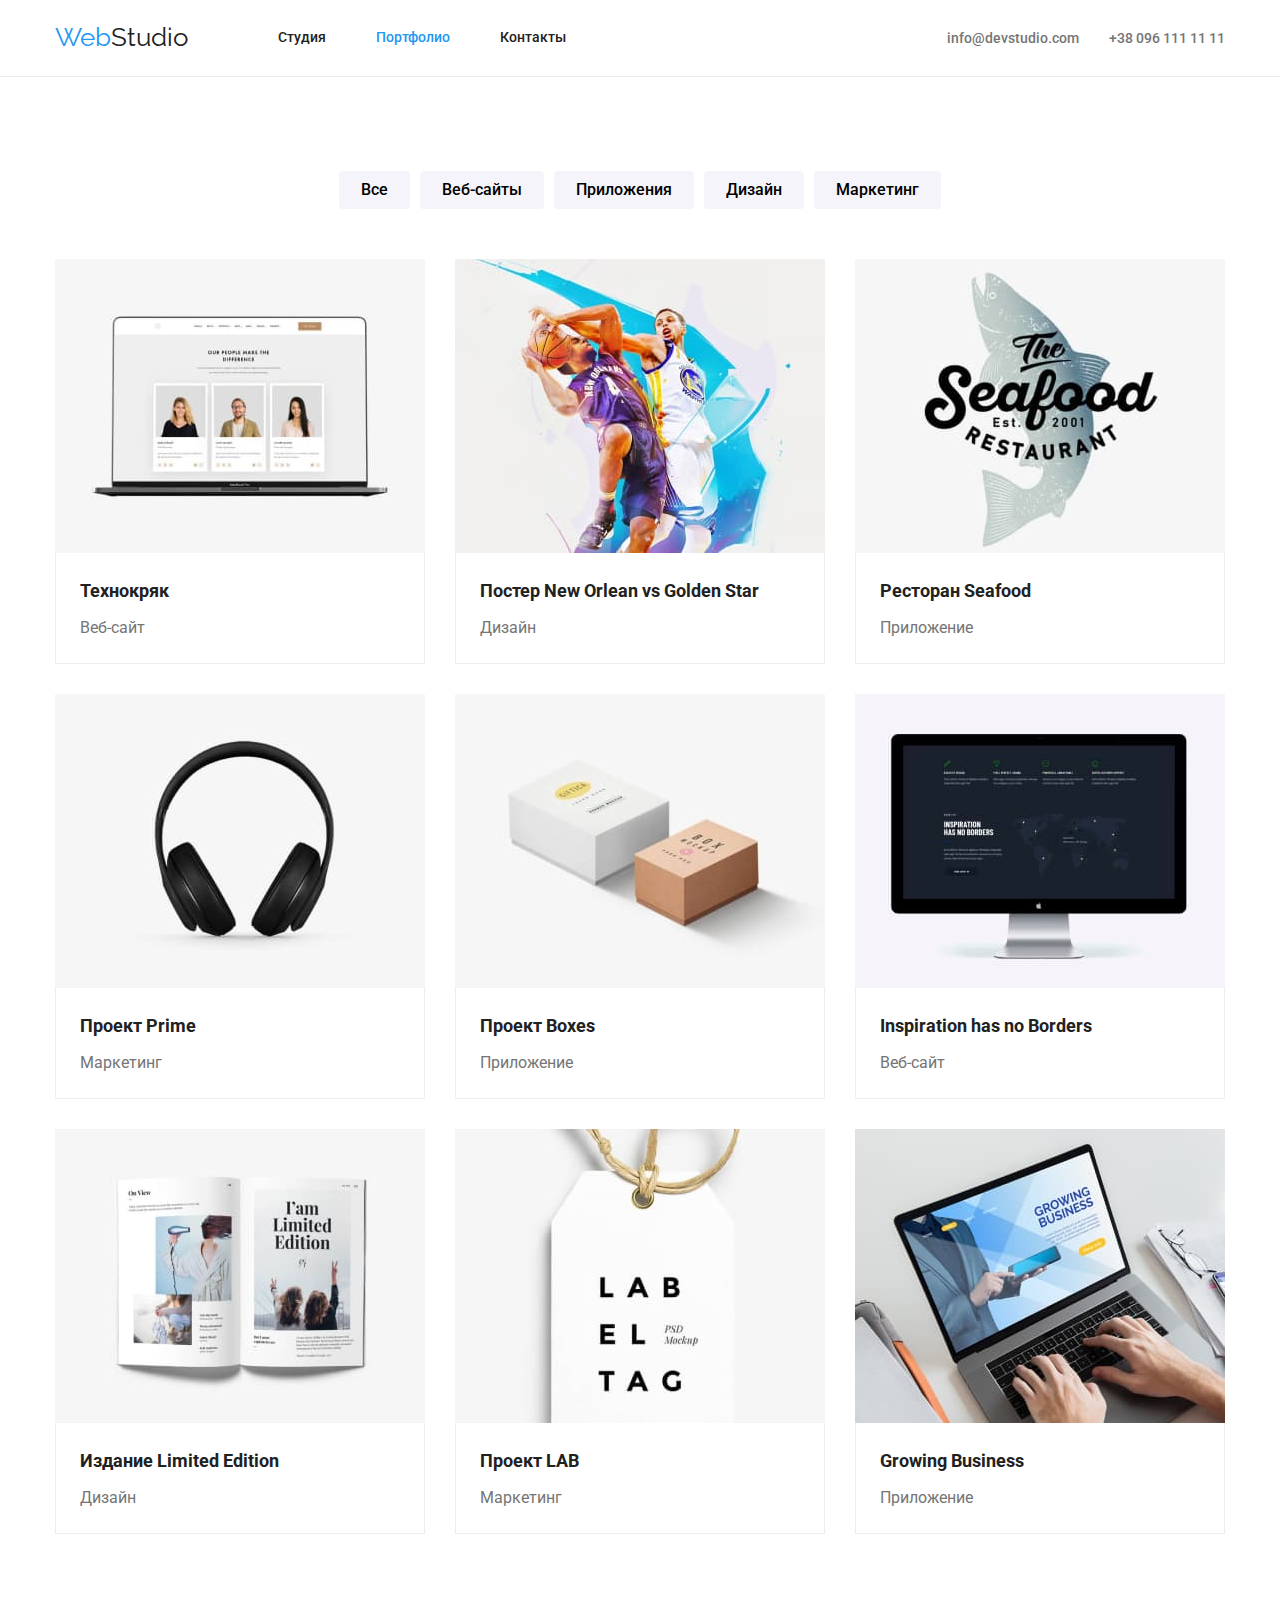
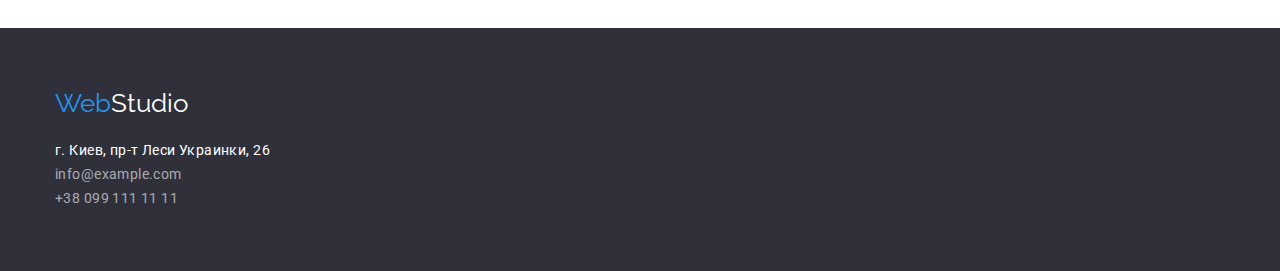
==== commit 3c7b561e: "summary" ====
--- a/portfolio.html
+++ b/portfolio.html
@@ -41,11 +41,11 @@
             <section class="section portfolio">
                 <h1 class="title">Портфолио</h1>
                 <ul class="button-list">
-                    <li><button class="btn" type="button">Все</button></li>
-                    <li><button class="btn" type="button">Веб-сайты</button></li>
-                    <li><button class="btn" type="button">Приложения</button></li>
-                    <li><button class="btn" type="button">Дизайн</button></li>
-                    <li><button class="btn" type="button">Маркетинг</button></li>
+                    <li class="button-item"><button class="btn" type="button">Все</button></li>
+                    <li class="button-item"><button class="btn" type="button">Веб-сайты</button></li>
+                    <li class="button-item"><button class="btn" type="button">Приложения</button></li>
+                    <li class="button-item"><button class="btn" type="button">Дизайн</button></li>
+                    <li class="button-item"><button class="btn" type="button">Маркетинг</button></li>
                 </ul>
                 <ul class="project-list">
                     <li class="item">
--- a/css/styles.css
+++ b/css/styles.css
@@ -38,6 +38,9 @@
   text-decoration: none;
   font-style: normal;
 }
+img {
+  display: block;
+}
 .link,
 .street,
 .logo,
@@ -67,8 +70,6 @@
 }
 .logo {
   color: var(--main-text-color);
-  padding-top: 24px;
-  padding-bottom: 24px;
   text-decoration: none;
   font-family: Raleway, sans-serif;
   font-size: 26px;
@@ -83,6 +84,7 @@
 }
 .site-nav {
   display: flex;
+  align-items: center;
 }
 .header .list {
   display: flex;
@@ -148,6 +150,12 @@
   margin-right: auto;
   max-width: 1600px;
   min-height: 600px;
+    background-image: linear-gradient(
+      to right,
+      rgba(47, 48, 58, 0.4),
+      rgba(47, 48, 58, 0.4)
+    ),
+    url("../images/backgrounds/hero.jpeg");
 }
 .hero-title {
   color: var(--white);
@@ -192,7 +200,9 @@
 }
 .peculiarities-list {
   display: flex;
-  margin-bottom: 50px;
+}
+.peculiarities-list .item {
+  width: 270px;
 }
 .section .item {
   margin-right: 30px;
@@ -222,6 +232,7 @@
   color: var(--secondary-text-color);
   font-size: 14px;
   line-height: 1.7;
+  letter-spacing: 0.03em;
 }
 .section-title {
   margin-bottom: 50px;
@@ -243,12 +254,10 @@
   border-radius: 0px 0px 4px 4px;
 }
 .section-team .box {
-  margin-top: 30px;
-  margin-bottom: 30px;
+  padding: 30px;
   background-color: var(--white);
 }
 .section-team .member {
-  margin-top: 10px;
   text-align: center;
   font-weight: 500;
   font-size: 16px;
@@ -264,9 +273,9 @@
 .button-list {
   display: flex;
   justify-content: center;
-  margin-bottom: 34px;
-}
-.button-list .btn {
+  margin-bottom: 50px;
+}
+.button-list .button-item:not(:last-child) {
   margin-right: 10px;
 }
 .portfolio .title {
@@ -306,6 +315,7 @@
   background-color: var(--white);
 }
 .project-list .project-title {
+  margin-bottom: 4px;
   font-weight: 700;
   font-size: 18px;
   line-height: 2;
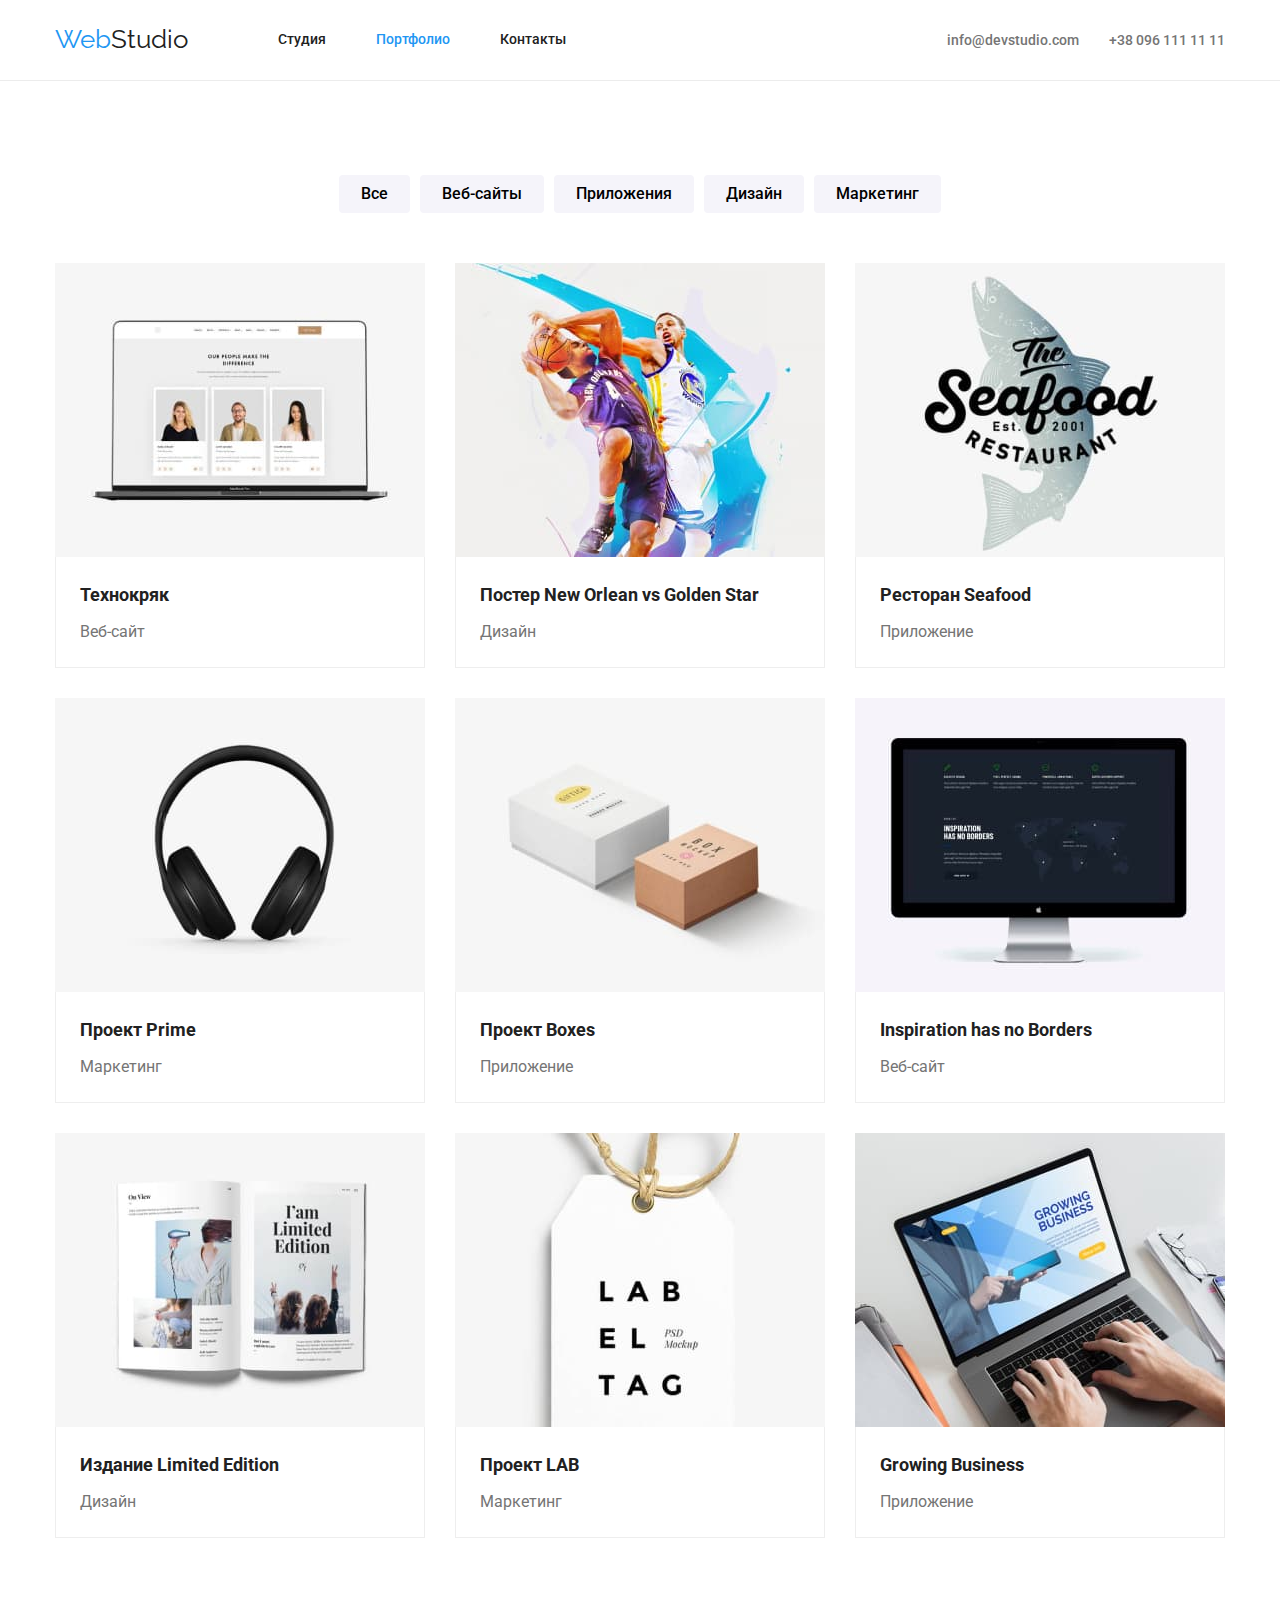
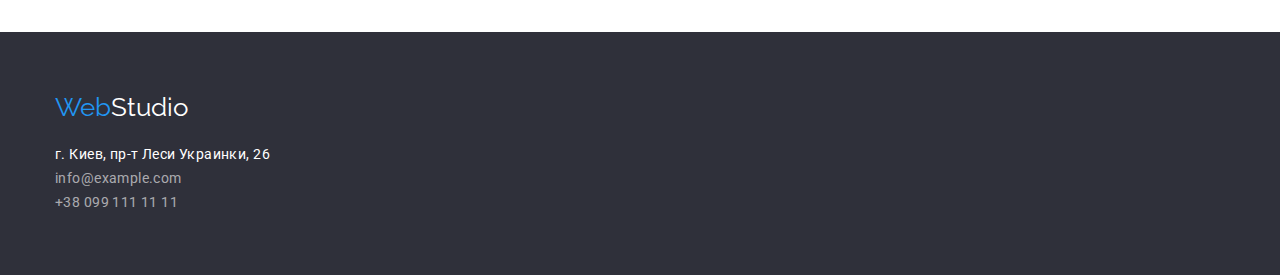
==== commit 42a3f59f: "upd" ====
--- a/portfolio.html
+++ b/portfolio.html
@@ -37,8 +37,9 @@
     <!-- Главный блок -->
     <main>
         <!-- Секция портфолио -->
-        <div class="container">
-            <section class="section portfolio">
+        
+        <section class="section portfolio">
+            <div class="container">
                 <h1 class="title">Портфолио</h1>
                 <ul class="button-list">
                     <li class="button-item"><button class="btn" type="button">Все</button></li>
@@ -130,8 +131,8 @@
                         </a>
                     </li>
                 </ul>
-            </section>
-        </div>
+            </div>
+        </section>
     </main>
     <!-- Подвал сайта -->
     <footer class="footer">
--- a/css/styles.css
+++ b/css/styles.css
@@ -102,8 +102,8 @@
 .site-nav .link {
   display: block;
   color: var(--main-text-color);
-  padding-top: 30px;
-  padding-bottom: 30px;
+  padding-top: 32px;
+  padding-bottom: 32px;
   text-decoration: none;
   font-style: normal;
   font-weight: 500;
